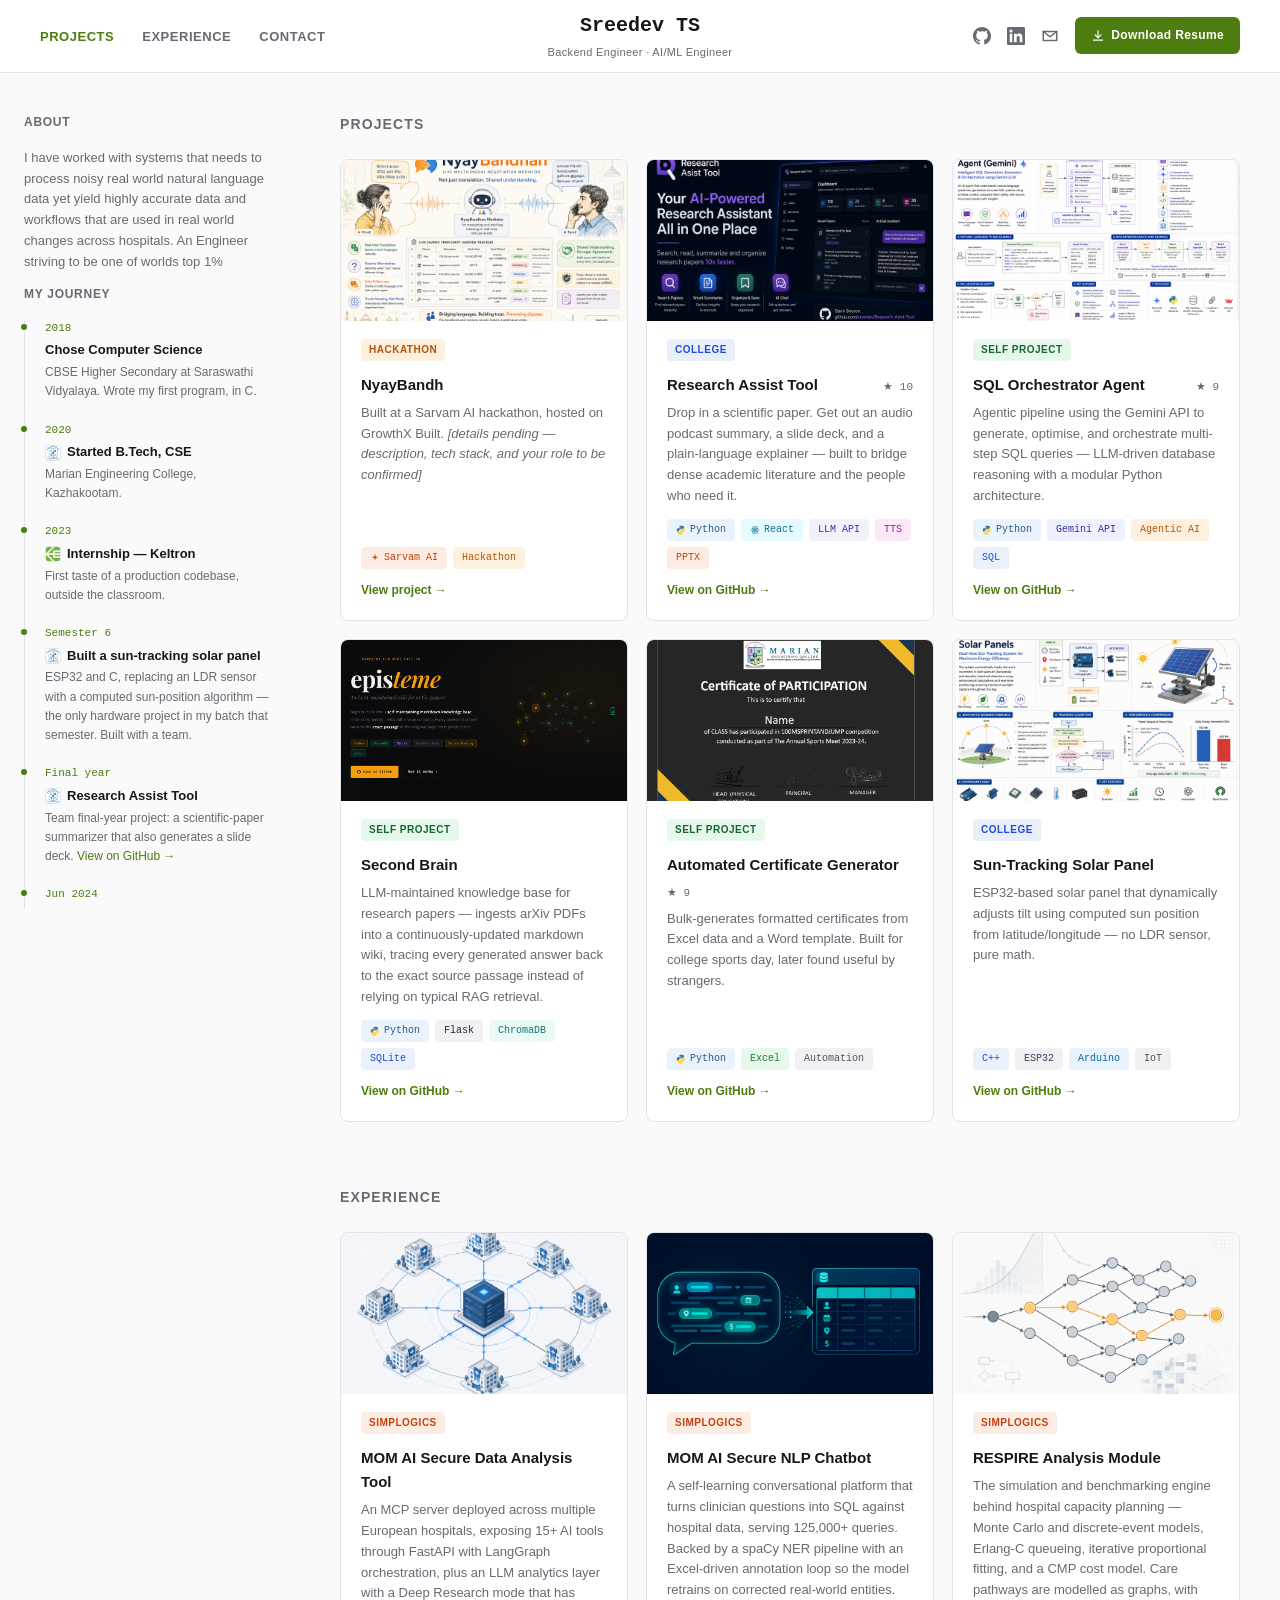
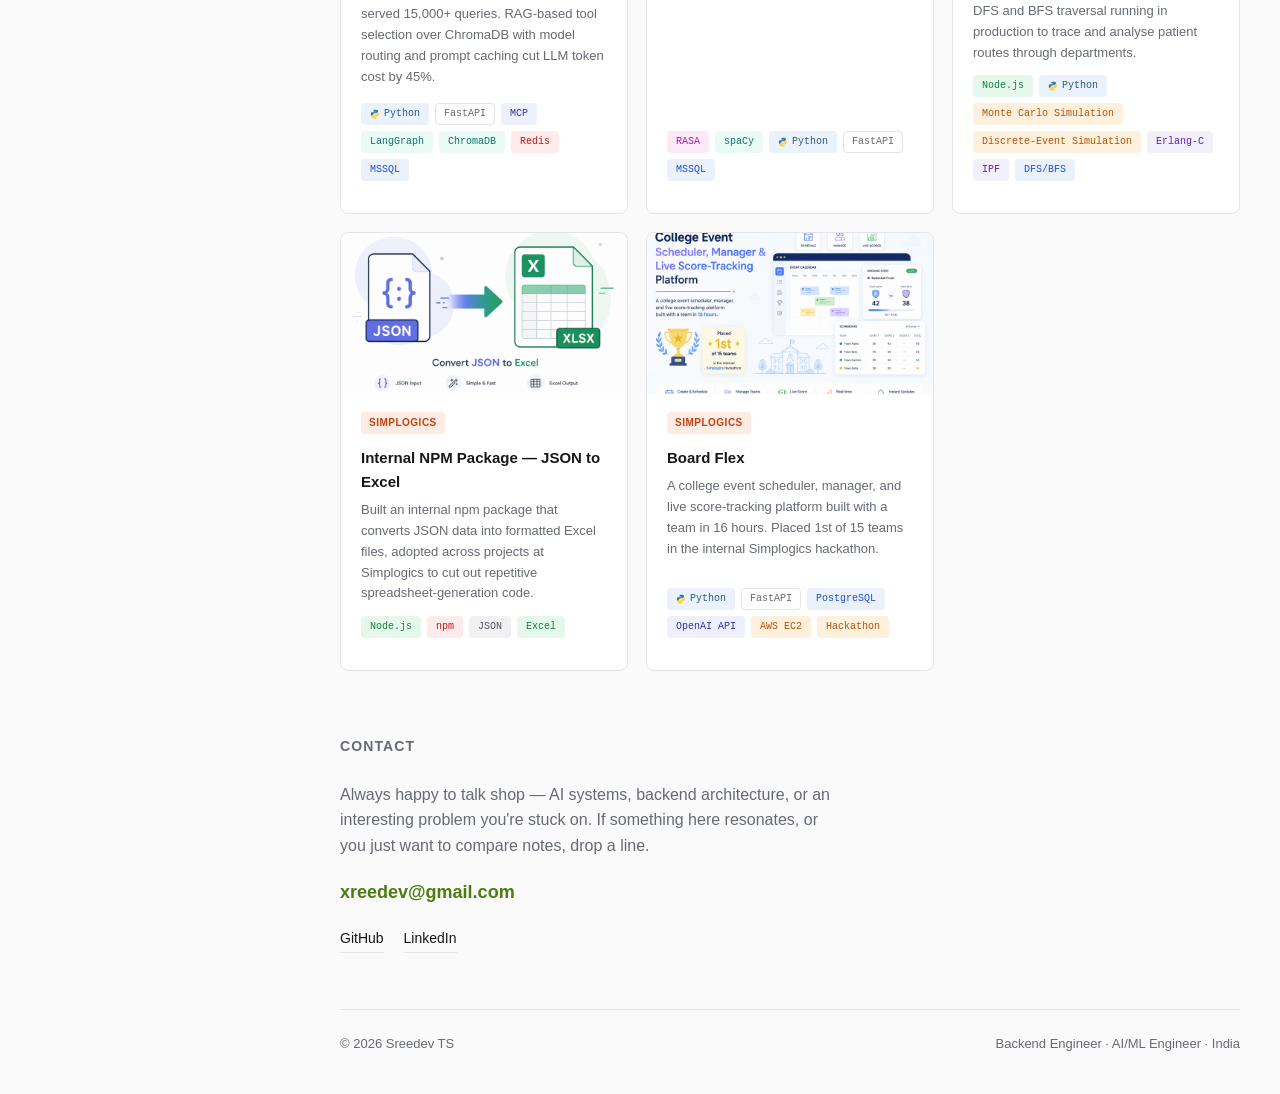
==== index.html @ 31063a57 "changes" ====
<!DOCTYPE html>
<html lang="en">
<head>
<meta charset="UTF-8">
<meta name="viewport" content="width=device-width, initial-scale=1.0">
<title>Sreedev TS — Backend Engineer · AI/ML Engineer</title>
<style>
*,*::before,*::after{box-sizing:border-box;margin:0;padding:0}
:root{
  --bg:#fafafa;
  --surface:#ffffff;
  --text:#16171a;
  --muted:#666a72;
  --border:#e4e4e8;
  --accent:#4d7c0f;
  --accent-soft:#eef6dc;
  --header-h:64px;
  --font:-apple-system,BlinkMacSystemFont,"Segoe UI",Inter,Roboto,Helvetica,Arial,sans-serif;
  --mono:ui-monospace,SFMono-Regular,"SF Mono",Menlo,Consolas,monospace;
}
html{scroll-behavior:smooth}
body{background:var(--bg);color:var(--text);font-family:var(--font);line-height:1.6;font-size:16px}
a{color:inherit}

/* HEADER */
.site-header{position:sticky;top:0;z-index:20;background:var(--surface);border-bottom:1px solid var(--border)}
.header-inner{max-width:1440px;margin:0 auto;min-height:var(--header-h);display:grid;grid-template-columns:1fr auto 1fr;align-items:center;gap:24px;padding:10px 40px}
.brand-wrap{justify-self:center;text-align:center}
.brand{font-family:var(--mono);font-weight:800;font-size:20px;text-decoration:none;color:var(--text)}
.brand-role{font-size:11px;color:var(--muted);letter-spacing:.03em;margin-top:2px}
.main-nav{justify-self:start}
.main-nav ul{list-style:none;display:flex;gap:28px}
.main-nav a{text-decoration:none;color:var(--muted);font-size:13px;font-weight:600;letter-spacing:.04em;text-transform:uppercase;transition:color .15s}
.main-nav a:hover{color:var(--text)}
.main-nav a.active{color:var(--accent)}
.header-actions{justify-self:end;display:flex;align-items:center;gap:16px}
.icon-link{color:var(--muted);display:inline-flex;padding:6px;margin:-6px;transition:color .15s}
.icon-link:hover{color:var(--accent)}
.icon-link svg{width:18px;height:18px}
.btn-resume{flex-shrink:0;display:inline-flex;align-items:center;gap:6px;font-size:12px;font-weight:600;letter-spacing:.03em;text-decoration:none;color:#fff;background:var(--accent);padding:9px 16px;border-radius:6px;transition:opacity .15s;white-space:nowrap}
.btn-resume:hover{opacity:.85}
.btn-resume svg{width:14px;height:14px;flex-shrink:0}

/* LAYOUT */
.layout{display:flex;max-width:1440px;margin:0 auto;align-items:flex-start}
.sidebar{width:300px;flex-shrink:0;position:sticky;top:var(--header-h);max-height:calc(100vh - var(--header-h));overflow-y:auto;padding:40px 28px 40px 24px;scrollbar-width:thin}
.content{flex:1;min-width:0;padding:40px 40px 40px}

/* SIDEBAR */
.about-sub{color:var(--muted);font-size:12px;text-transform:uppercase;letter-spacing:.06em;font-weight:600;margin-bottom:16px}
.sidebar .bio p{color:var(--muted);font-size:13px;max-width:42ch;margin-bottom:12px}
.sidebar .bio strong{color:var(--text);font-weight:600}

/* ROADMAP */
.roadmap{position:relative;margin-top:8px;margin-bottom:8px;padding-left:20px;border-left:1px solid var(--border)}
.road-item{position:relative;padding-bottom:20px}
.road-item:last-child{padding-bottom:0}
.road-item::before{content:'';position:absolute;left:-24.5px;top:4px;width:6px;height:6px;border-radius:50%;background:var(--accent)}
.road-date{font-family:var(--mono);font-size:11px;color:var(--accent);margin-bottom:3px}
.road-title{font-weight:600;font-size:13px;margin-bottom:2px;display:flex;align-items:center;gap:6px}
.road-logo{width:16px;height:16px;border-radius:3px;object-fit:contain;background:#fff;border:1px solid var(--border);flex-shrink:0}
.road-desc{color:var(--muted);font-size:12px;max-width:42ch}
.road-desc a{color:var(--accent);text-decoration:none}
.road-desc a:hover{text-decoration:underline}
.road-title a{color:inherit;text-decoration:none}
.road-title a:hover{color:var(--accent);text-decoration:underline}

/* CONTENT SECTIONS */
section{padding-bottom:64px;scroll-margin-top:calc(var(--header-h) + 16px)}
section:last-of-type{padding-bottom:0}
h2{font-size:14px;letter-spacing:.08em;text-transform:uppercase;color:var(--muted);margin-bottom:24px;font-weight:600}

/* PROJECTS */
.proj-grid{display:grid;grid-template-columns:repeat(auto-fill,minmax(260px,1fr));gap:18px;margin-top:8px}
.proj{background:var(--surface);border:1px solid var(--border);border-radius:8px;padding:0;display:flex;flex-direction:column;overflow:hidden;scroll-margin-top:calc(var(--header-h) + 16px)}
.proj-img{width:100%;aspect-ratio:16/9;object-fit:cover;display:block;background:var(--accent-soft)}
.proj-body{padding:18px 20px 20px;display:flex;flex-direction:column;flex:1}
.proj-cat{align-self:flex-start;font-size:10px;font-weight:700;text-transform:uppercase;letter-spacing:.05em;border-radius:4px;padding:3px 8px;margin-bottom:12px}
.proj-cat.cat-self{color:#166534;background:#e6f7ec}
.proj-cat.cat-college{color:#1d4ed8;background:#e9eefb}
.proj-cat.cat-hackathon{color:#b45309;background:#fdf0dc}
.proj-cat.cat-simplogics{color:#c2410c;background:#fdece3}
.proj-head{display:flex;justify-content:space-between;align-items:baseline;gap:8px;flex-wrap:wrap;margin-bottom:6px}
.proj-title{font-size:15px;font-weight:600}
.proj-stars{font-size:11px;color:var(--muted);font-family:var(--mono)}
.proj p{color:var(--muted);font-size:13px;margin-bottom:12px;flex:1}
.proj-tags{display:flex;flex-wrap:wrap;gap:6px;margin-bottom:12px}
.proj-tag{display:inline-flex;align-items:center;gap:4px;font-size:10px;color:var(--muted);border:1px solid var(--border);border-radius:4px;padding:2px 8px;font-family:var(--mono)}
.proj-tag svg{width:10px;height:10px;flex-shrink:0}
.proj a.proj-link{font-size:12px;text-decoration:none;color:var(--accent);font-weight:600;margin-top:auto}
.proj a.proj-link:hover{text-decoration:underline}

/* CONTACT */
#contact p{color:var(--muted);max-width:56ch;margin-bottom:20px}
#contact .email{font-size:18px;text-decoration:none;color:var(--accent);font-weight:600}
#contact .email:hover{text-decoration:underline}
.links{display:flex;gap:20px;flex-wrap:wrap;font-size:14px}
.links a{text-decoration:none;border-bottom:1px solid var(--border);padding-bottom:2px}
.links a:hover{border-color:var(--accent);color:var(--accent)}

footer{border-top:1px solid var(--border);padding-top:24px;margin-top:56px;font-size:13px;color:var(--muted);display:flex;justify-content:space-between;flex-wrap:wrap;gap:8px}

@media(max-width:900px){
  .layout{flex-direction:column}
  .sidebar{position:static;width:100%;max-height:none;overflow-y:visible;padding:32px 24px 24px;border-bottom:1px solid var(--border)}
  .content{padding:32px 24px}
  .proj-grid{grid-template-columns:repeat(auto-fill,minmax(240px,1fr))}
}
@media(max-width:640px){
  .header-inner{
    grid-template-columns:1fr 1fr;
    grid-template-areas:"brand brand" "nav actions";
    row-gap:10px;
    padding:10px 16px;
  }
  .brand-wrap{grid-area:brand}
  .brand{font-size:17px}
  .brand-role{font-size:10px}
  .main-nav{grid-area:nav;justify-self:start;min-width:0;overflow-x:auto;-webkit-overflow-scrolling:touch;scrollbar-width:none}
  .main-nav::-webkit-scrollbar{display:none}
  .main-nav ul{gap:16px;padding-right:8px}
  .main-nav a{font-size:11px;white-space:nowrap}
  .header-actions{grid-area:actions;justify-self:end;gap:10px}
  .icon-link svg{width:17px;height:17px}
  .btn-resume{padding:8px 12px;font-size:11px}
  section{padding-bottom:48px}
  h2{margin-bottom:18px}
  .proj-grid{grid-template-columns:1fr;gap:14px}
  .proj-body{padding:16px}
  .sidebar{padding:24px 20px 20px}
  .content{padding:24px 20px}
  section,.proj{scroll-margin-top:130px}
}
@media(max-width:400px){
  .header-inner{padding:10px 12px}
  .brand{font-size:16px}
  .resume-label{display:none}
  .btn-resume{padding:9px 10px}
  .btn-resume svg{width:15px;height:15px}
  .header-actions{gap:8px}
  .icon-link{padding:5px;margin:-5px}
  .icon-link svg{width:16px;height:16px}
  .proj-tags{gap:5px}
  .proj-tag{font-size:9px;padding:2px 6px}
}
</style>
</head>
<body>

<header class="site-header">
  <div class="header-inner">
    <nav class="main-nav">
      <ul>
        <li><a href="#projects">Projects</a></li>
        <li><a href="#experience">Experience</a></li>
        <li><a href="#contact">Contact</a></li>
      </ul>
    </nav>
    <div class="brand-wrap">
      <a href="#" class="brand">Sreedev TS</a>
      <div class="brand-role">Backend Engineer · AI/ML Engineer</div>
    </div>
    <div class="header-actions">
      <a href="https://github.com/xreedev" target="_blank" class="icon-link" aria-label="GitHub">
        <svg viewBox="0 0 24 24" fill="currentColor"><path d="M12 0C5.374 0 0 5.373 0 12c0 5.302 3.438 9.8 8.207 11.387.599.111.793-.261.793-.577v-2.234c-3.338.726-4.033-1.416-4.033-1.416-.546-1.387-1.333-1.756-1.333-1.756-1.089-.745.083-.729.083-.729 1.205.084 1.839 1.237 1.839 1.237 1.07 1.834 2.807 1.304 3.492.997.107-.775.418-1.305.762-1.604-2.665-.305-5.467-1.334-5.467-5.931 0-1.311.469-2.381 1.236-3.221-.124-.303-.535-1.524.117-3.176 0 0 1.008-.322 3.301 1.23A11.509 11.509 0 0112 5.803c1.02.005 2.047.138 3.006.404 2.291-1.552 3.297-1.23 3.297-1.23.653 1.653.242 2.874.118 3.176.77.84 1.235 1.911 1.235 3.221 0 4.609-2.807 5.624-5.479 5.921.43.372.823 1.102.823 2.222v3.293c0 .319.192.694.801.576C20.566 21.797 24 17.3 24 12c0-6.627-5.373-12-12-12z"/></svg>
      </a>
      <a href="https://linkedin.com/in/sreedevts" target="_blank" class="icon-link" aria-label="LinkedIn">
        <svg viewBox="0 0 24 24" fill="currentColor"><path d="M20.447 20.452h-3.554v-5.569c0-1.328-.027-3.037-1.852-3.037-1.853 0-2.136 1.445-2.136 2.939v5.667H9.351V9h3.414v1.561h.046c.477-.9 1.637-1.85 3.37-1.85 3.601 0 4.267 2.37 4.267 5.455v6.286zM5.337 7.433a2.062 2.062 0 01-2.063-2.065 2.064 2.064 0 112.063 2.065zm1.782 13.019H3.555V9h3.564v11.452zM22.225 0H1.771C.792 0 0 .774 0 1.729v20.542C0 23.227.792 24 1.771 24h20.451C23.2 24 24 23.227 24 22.271V1.729C24 .774 23.2 0 22.222 0h.003z"/></svg>
      </a>
      <a href="mailto:xreedev@gmail.com" class="icon-link" aria-label="Email">
        <svg viewBox="0 0 24 24" fill="none" stroke="currentColor" stroke-width="2" stroke-linecap="round" stroke-linejoin="round"><path d="M4 4h16v16H4z" fill="none" stroke="none"/><path d="M3 6h18v12H3z"/><path d="M3 6l9 7 9-7"/></svg>
      </a>
      <a href="images/assets/sreedev_ts_resume.pdf" download class="btn-resume">
        <svg viewBox="0 0 24 24" fill="none" stroke="currentColor" stroke-width="2" stroke-linecap="round" stroke-linejoin="round"><path d="M12 3v12"/><path d="M7 10l5 5 5-5"/><path d="M4 19h16"/></svg>
        <span class="resume-label">Download Resume</span>
      </a>
    </div>
  </div>
</header>

<div class="layout">
  <aside class="sidebar">
    <div class="about-sub">About</div>
    <div class="bio">
      <p> I have worked with systems that needs to process noisy real world natural language data yet yield highly accurate data and workflows that are used in real world changes across hospitals. An Engineer striving to be one of worlds top 1%</p>
    </div>

    <div class="about-sub">My journey</div>
    <div class="roadmap">
      <div class="road-item">
        <div class="road-date">2018</div>
        <div class="road-title">Chose Computer Science</div>
        <div class="road-desc">CBSE Higher Secondary at Saraswathi Vidyalaya. Wrote my first program, in C.</div>
      </div>
      <div class="road-item">
        <div class="road-date">2020</div>
        <div class="road-title"><img class="road-logo" src="images/logos/marian_emblem.png" alt="">Started B.Tech, CSE</div>
        <div class="road-desc">Marian Engineering College, Kazhakootam.</div>
      </div>
      <div class="road-item">
        <div class="road-date">2023</div>
        <div class="road-title"><img class="road-logo" src="images/logos/keltron-favicon.png" alt="">Internship — Keltron</div>
        <div class="road-desc">First taste of a production codebase, outside the classroom.</div>
      </div>
      <div class="road-item">
        <div class="road-date">Semester 6</div>
        <div class="road-title"><img class="road-logo" src="images/logos/marian_emblem.png" alt=""><a href="#proj-solar">Built a sun-tracking solar panel</a></div>
        <div class="road-desc">ESP32 and C, replacing an LDR sensor with a computed sun-position algorithm — the only hardware project in my batch that semester. Built with a team.</div>
      </div>
      <div class="road-item">
        <div class="road-date">Final year</div>
        <div class="road-title"><img class="road-logo" src="images/logos/marian_emblem.png" alt=""><a href="#proj-research">Research Assist Tool</a></div>
        <div class="road-desc">Team final-year project: a scientific-paper summarizer that also generates a slide deck. <a href="https://github.com/xreedev/Research-Asist-Tool" target="_blank">View on GitHub →</a></div>
      </div>
      <div class="road-item">
        <div class="road-date">Jun 2024</div>
        <div class="road-title"><img class="road-logo" src="images/logos/simplogics.png" alt="">Joined Simplogics full-time</div>
        <div class="road-desc">Built an <a href="#exp-npm">internal npm package</a> for JSON-to-Excel conversion, then won an internal hackathon building <a href="#exp-boardflex">Board Flex</a>, a gamified platform for co-curricular activities.</div>
      </div>
      <div class="road-item">
        <div class="road-date">Late 2024</div>
        <div class="road-title"><img class="road-logo" src="images/logos/simplogics.png" alt=""><a href="#exp-respire">Started the AI module</a></div>
        <div class="road-desc">Applied tree structures — BST, BFS, DFS — and a Monte Carlo simulation for bottleneck detection to real production problems, before eventually taking ownership of the AI module with direct client communication.</div>
      </div>
      <div class="road-item">
        <div class="road-date">2025</div>
        <div class="road-title"><img class="road-logo" src="images/logos/simplogics.png" alt=""><a href="#exp-nlp-chatbot">Built the NER module</a></div>
        <div class="road-desc">spaCy, PyTorch, and RASA, with a self-learning harness for training data and lexicon normalization — architected across 30+ pipeline components.</div>
      </div>
      <div class="road-item">
        <div class="road-date">2025</div>
        <div class="road-title"><img class="road-logo" src="images/logos/simplogics.png" alt=""><a href="#exp-mom-data">Built an MCP server</a></div>
        <div class="road-desc">Connected a dashboard API to tool calls, running in production.</div>
      </div>
      <div class="road-item">
        <div class="road-date">2025 — Present</div>
        <div class="road-title"><img class="road-logo" src="images/logos/simplogics.png" alt="">Infra and evaluation</div>
        <div class="road-desc">Set up Jenkins and Grafana, and built a custom evaluation benchmark for the NER module, the MCP server, and the AI module as a whole.</div>
      </div>
    </div>

  </aside>

  <main class="content">

    <section id="projects">
      <h2>Projects</h2>

      <div class="proj-grid">
        <div class="proj">
          <img class="proj-img" src="images/nyaybandh.png" alt="NyayBandh preview" loading="lazy">
          <div class="proj-body">
            <span class="proj-cat cat-hackathon">Hackathon</span>
            <div class="proj-head">
              <span class="proj-title">NyayBandh</span>
            </div>
            <p>Built at a Sarvam AI hackathon, hosted on GrowthX Built. <em>[details pending — description, tech stack, and your role to be confirmed]</em></p>
            <div class="proj-tags">
              <span class="proj-tag">Sarvam AI</span><span class="proj-tag">Hackathon</span>
            </div>
            <a href="https://built.growthx.club/projects/nyaybandh" target="_blank" class="proj-link">View project →</a>
          </div>
        </div>

        <div class="proj" id="proj-research">
          <img class="proj-img" src="images/research%20assist%20tool.png" alt="Research Assist Tool preview" loading="lazy">
          <div class="proj-body">
            <span class="proj-cat cat-college">College</span>
            <div class="proj-head">
              <span class="proj-title">Research Assist Tool</span>
              <span class="proj-stars">★ 10</span>
            </div>
            <p>Drop in a scientific paper. Get out an audio podcast summary, a slide deck, and a plain-language explainer — built to bridge dense academic literature and the people who need it.</p>
            <div class="proj-tags">
              <span class="proj-tag">Python</span><span class="proj-tag">React</span><span class="proj-tag">LLM API</span><span class="proj-tag">TTS</span><span class="proj-tag">PPTX</span>
            </div>
            <a href="https://github.com/xreedev/Research-Asist-Tool" target="_blank" class="proj-link">View on GitHub →</a>
          </div>
        </div>

        <div class="proj">
          <img class="proj-img" src="images/sql_orchetsrate.png" alt="SQL Orchestrator Agent preview" loading="lazy">
          <div class="proj-body">
            <span class="proj-cat cat-self">Self Project</span>
            <div class="proj-head">
              <span class="proj-title">SQL Orchestrator Agent</span>
              <span class="proj-stars">★ 9</span>
            </div>
            <p>Agentic pipeline using the Gemini API to generate, optimise, and orchestrate multi-step SQL queries — LLM-driven database reasoning with a modular Python architecture.</p>
            <div class="proj-tags">
              <span class="proj-tag">Python</span><span class="proj-tag">Gemini API</span><span class="proj-tag">Agentic AI</span><span class="proj-tag">SQL</span>
            </div>
            <a href="https://github.com/xreedev/SQL-Orchestrator-Agent-Gemini" target="_blank" class="proj-link">View on GitHub →</a>
          </div>
        </div>

        <div class="proj">
          <img class="proj-img" src="images/second%20brain.png" alt="Second Brain preview" loading="lazy">
          <div class="proj-body">
            <span class="proj-cat cat-self">Self Project</span>
            <div class="proj-head">
              <span class="proj-title">Second Brain</span>
            </div>
            <p>LLM-maintained knowledge base for research papers — ingests arXiv PDFs into a continuously-updated markdown wiki, tracing every generated answer back to the exact source passage instead of relying on typical RAG retrieval.</p>
            <div class="proj-tags">
              <span class="proj-tag">Python</span><span class="proj-tag">Flask</span><span class="proj-tag">ChromaDB</span><span class="proj-tag">SQLite</span>
            </div>
            <a href="https://github.com/xreedev/Second-Brain" target="_blank" class="proj-link">View on GitHub →</a>
          </div>
        </div>

        <div class="proj">
          <img class="proj-img" src="images/certificate_generator.png" alt="Automated Certificate Generator preview" loading="lazy">
          <div class="proj-body">
            <span class="proj-cat cat-self">Self Project</span>
            <div class="proj-head">
              <span class="proj-title">Automated Certificate Generator</span>
              <span class="proj-stars">★ 9</span>
            </div>
            <p>Bulk-generates formatted certificates from Excel data and a Word template. Built for college sports day, later found useful by strangers.</p>
            <div class="proj-tags">
              <span class="proj-tag">Python</span><span class="proj-tag">Excel</span><span class="proj-tag">Automation</span>
            </div>
            <a href="https://github.com/xreedev/Automated-Certificate-Generator" target="_blank" class="proj-link">View on GitHub →</a>
          </div>
        </div>

        <div class="proj" id="proj-solar">
          <img class="proj-img" src="images/sun_tracking_solar_panel.png" alt="Sun-Tracking Solar Panel preview" loading="lazy">
          <div class="proj-body">
            <span class="proj-cat cat-college">College</span>
            <div class="proj-head">
              <span class="proj-title">Sun-Tracking Solar Panel</span>
            </div>
            <p>ESP32-based solar panel that dynamically adjusts tilt using computed sun position from latitude/longitude — no LDR sensor, pure math.</p>
            <div class="proj-tags">
              <span class="proj-tag">C++</span><span class="proj-tag">ESP32</span><span class="proj-tag">Arduino</span><span class="proj-tag">IoT</span>
            </div>
            <a href="https://github.com/xreedev/Automated-Solar-Panel" target="_blank" class="proj-link">View on GitHub →</a>
          </div>
        </div>
      </div>
    </section>

    <section id="experience">
      <h2>Experience</h2>

      <div class="proj-grid">
        <div class="proj" id="exp-mom-data">
          <img class="proj-img" src="images/ismoetric%20network%20hub.png" alt="MOM AI Secure Data Analysis Tool preview" loading="lazy">
          <div class="proj-body">
            <span class="proj-cat cat-simplogics">Simplogics</span>
            <div class="proj-head">
              <span class="proj-title">MOM AI Secure Data Analysis Tool</span>
            </div>
            <p>An MCP server deployed across multiple European hospitals, exposing 15+ AI tools through FastAPI with LangGraph orchestration, plus an LLM analytics layer with a Deep Research mode that has served 15,000+ queries. RAG-based tool selection over ChromaDB with model routing and prompt caching cut LLM token cost by 45%.</p>
            <div class="proj-tags">
              <span class="proj-tag">Python</span><span class="proj-tag">FastAPI</span><span class="proj-tag">MCP</span><span class="proj-tag">LangGraph</span><span class="proj-tag">ChromaDB</span><span class="proj-tag">Redis</span><span class="proj-tag">MSSQL</span>
            </div>
          </div>
        </div>

        <div class="proj" id="exp-nlp-chatbot">
          <img class="proj-img" src="images/from%20chat%20to%20strcutred.png" alt="MOM AI Secure NLP Chatbot preview" loading="lazy">
          <div class="proj-body">
            <span class="proj-cat cat-simplogics">Simplogics</span>
            <div class="proj-head">
              <span class="proj-title">MOM AI Secure NLP Chatbot</span>
            </div>
            <p>A self-learning conversational platform that turns clinician questions into SQL against hospital data, serving 125,000+ queries. Backed by a spaCy NER pipeline with an Excel-driven annotation loop so the model retrains on corrected real-world entities.</p>
            <div class="proj-tags">
              <span class="proj-tag">RASA</span><span class="proj-tag">spaCy</span><span class="proj-tag">Python</span><span class="proj-tag">FastAPI</span><span class="proj-tag">MSSQL</span>
            </div>
          </div>
        </div>

        <div class="proj" id="exp-respire">
          <img class="proj-img" src="images/probablisitic%20nertwrk%20path.png" alt="RESPIRE Analysis Module preview" loading="lazy">
          <div class="proj-body">
            <span class="proj-cat cat-simplogics">Simplogics</span>
            <div class="proj-head">
              <span class="proj-title">RESPIRE Analysis Module</span>
            </div>
            <p>The simulation and benchmarking engine behind hospital capacity planning — Monte Carlo and discrete-event models, Erlang-C queueing, iterative proportional fitting, and a CMP cost model. Care pathways are modelled as graphs, with DFS and BFS traversal running in production to trace and analyse patient routes through departments.</p>
            <div class="proj-tags">
              <span class="proj-tag">Node.js</span><span class="proj-tag">Python</span><span class="proj-tag">Monte Carlo Simulation</span><span class="proj-tag">Discrete-Event Simulation</span><span class="proj-tag">Erlang-C</span><span class="proj-tag">IPF</span><span class="proj-tag">DFS/BFS</span>
            </div>
          </div>
        </div>

        <div class="proj" id="exp-npm">
          <img class="proj-img" src="images/internal_npm_package.png" alt="Internal NPM Package preview" loading="lazy">
          <div class="proj-body">
            <span class="proj-cat cat-simplogics">Simplogics</span>
            <div class="proj-head">
              <span class="proj-title">Internal NPM Package — JSON to Excel</span>
            </div>
            <p>Built an internal npm package that converts JSON data into formatted Excel files, adopted across projects at Simplogics to cut out repetitive spreadsheet-generation code.</p>
            <div class="proj-tags">
              <span class="proj-tag">Node.js</span><span class="proj-tag">npm</span><span class="proj-tag">JSON</span><span class="proj-tag">Excel</span>
            </div>
          </div>
        </div>

        <div class="proj" id="exp-boardflex">
          <img class="proj-img" src="images/boardflex.png" alt="Board Flex preview" loading="lazy">
          <div class="proj-body">
            <span class="proj-cat cat-simplogics">Simplogics</span>
            <div class="proj-head">
              <span class="proj-title">Board Flex</span>
            </div>
            <p>A college event scheduler, manager, and live score-tracking platform built with a team in 16 hours. Placed 1st of 15 teams in the internal Simplogics hackathon.</p>
            <div class="proj-tags">
              <span class="proj-tag">Python</span><span class="proj-tag">FastAPI</span><span class="proj-tag">PostgreSQL</span><span class="proj-tag">OpenAI API</span><span class="proj-tag">AWS EC2</span><span class="proj-tag">Hackathon</span>
            </div>
          </div>
        </div>
      </div>
    </section>

    <section id="contact">
      <h2>Contact</h2>
      <p>Always happy to talk shop — AI systems, backend architecture, or an interesting problem you're stuck on. If something here resonates, or you just want to compare notes, drop a line.</p>
      <a href="mailto:xreedev@gmail.com" class="email">xreedev@gmail.com</a>
      <div class="links" style="margin-top:20px">
        <a href="https://github.com/xreedev" target="_blank">GitHub</a>
        <a href="https://linkedin.com/in/sreedevts" target="_blank">LinkedIn</a>
      </div>
    </section>

    <footer>
      <p>© 2026 Sreedev TS</p>
      <p>Backend Engineer · AI/ML Engineer · India</p>
    </footer>

  </main>
</div>

<script>
const sections=document.querySelectorAll('main section[id]');
const navLinks=document.querySelectorAll('.main-nav a');
window.addEventListener('scroll',()=>{
  let cur='';
  sections.forEach(s=>{if(window.scrollY>=s.offsetTop-140)cur=s.id});
  navLinks.forEach(a=>{a.classList.toggle('active',a.getAttribute('href')==='#'+cur)});
});

// TAG COLORS + LOGOS
const pythonIcon='<svg viewBox="0 0 32 32" xmlns="http://www.w3.org/2000/svg"><path d="M16 2c-3 0-5.5 1-5.5 4v3h7v1H7c-3 0-4.5 2-4.5 6s1.5 6 4.5 6h2.5v-3c0-3 2.5-5.5 5.5-5.5h6c2.5 0 4.5-2 4.5-4.5V6c0-3-2.5-4-9.5-4z" fill="#3776AB"/><path d="M16 30c3 0 5.5-1 5.5-4v-3h-7v-1h9.5c3 0 4.5-2 4.5-6s-1.5-6-4.5-6h-2.5v3c0 3-2.5 5.5-5.5 5.5h-6c-2.5 0-4.5 2-4.5 4.5v3c0 3 2.5 4 9.5 4z" fill="#FFD43B"/><circle cx="12" cy="7" r="1.1" fill="#fff"/><circle cx="20" cy="25" r="1.1" fill="#fff"/></svg>';
const reactIcon='<svg viewBox="0 0 24 24" fill="none" xmlns="http://www.w3.org/2000/svg"><circle cx="12" cy="12" r="2.2" fill="#0f7490"/><g stroke="#0f7490" stroke-width="1.1" fill="none"><ellipse cx="12" cy="12" rx="10" ry="4.2"/><ellipse cx="12" cy="12" rx="10" ry="4.2" transform="rotate(60 12 12)"/><ellipse cx="12" cy="12" rx="10" ry="4.2" transform="rotate(120 12 12)"/></g></svg>';
const sparkIcon='<svg viewBox="0 0 24 24" fill="#c2410c" xmlns="http://www.w3.org/2000/svg"><path d="M12 2l1.8 6.2L20 10l-6.2 1.8L12 18l-1.8-6.2L4 10l6.2-1.8z"/></svg>';

const tagStyles={
  'Python':{bg:'#eaf2fb',color:'#2b5b84',icon:pythonIcon},
  'React':{bg:'#e6fbff',color:'#0f7490',icon:reactIcon},
  'Sarvam AI':{bg:'#fdece3',color:'#c2410c',icon:sparkIcon},
  'Node.js / Express':{bg:'#e6f7ec',color:'#15803d'},
  'PostgreSQL':{bg:'#eaf1fb',color:'#1d4ed8'},
  'Spring Boot / Java':{bg:'#e9f7ea',color:'#166534'},
  'Docker':{bg:'#e8f3fd',color:'#0369a1'},
  'Git / GitHub':{bg:'#f1f1f3',color:'#24292f'},
  'Jenkins':{bg:'#fdecec',color:'#b91c1c'},
  'Grafana':{bg:'#fdeee0',color:'#c2410c'},
  'REST APIs':{bg:'#f2f0fb',color:'#5b21b6'},
  'RASA':{bg:'#fbeaf5',color:'#a21caf'},
  'NER / NLP Pipelines':{bg:'#eafaf5',color:'#0f766e'},
  'RAG Pipelines':{bg:'#eafaf5',color:'#0f766e'},
  'LLM API Integration':{bg:'#f2f0fb',color:'#5b21b6'},
  'LLM API':{bg:'#f2f0fb',color:'#5b21b6'},
  'Gemini API':{bg:'#eef1fd',color:'#3730a3'},
  'Agentic AI':{bg:'#fdf0dc',color:'#b45309'},
  'SQL':{bg:'#eaf1fb',color:'#1d4ed8'},
  'Flask':{bg:'#f1f1f3',color:'#24292f'},
  'ChromaDB':{bg:'#eafaf5',color:'#0f766e'},
  'SQLite':{bg:'#eaf1fb',color:'#1d4ed8'},
  'Excel':{bg:'#e6f7ec',color:'#15803d'},
  'Automation':{bg:'#f1f1f3',color:'#52525b'},
  'C++':{bg:'#eaf1fb',color:'#1d4ed8'},
  'ESP32':{bg:'#f1f1f3',color:'#334155'},
  'Arduino':{bg:'#e8f3fd',color:'#0369a1'},
  'IoT':{bg:'#f1f1f3',color:'#52525b'},
  'TTS':{bg:'#fbeaf5',color:'#a21caf'},
  'PPTX':{bg:'#fdece3',color:'#c2410c'},
  'Hackathon':{bg:'#fdf0dc',color:'#b45309'},
  'Embeddings':{bg:'#eafaf5',color:'#0f766e'},
  'MCP':{bg:'#eef1fd',color:'#3730a3'},
  'LangGraph':{bg:'#eafaf5',color:'#0f766e'},
  'Redis':{bg:'#fdeceb',color:'#b91c1c'},
  'MSSQL':{bg:'#eaf1fb',color:'#1d4ed8'},
  'spaCy':{bg:'#eafaf5',color:'#0f766e'},
  'Node.js':{bg:'#e6f7ec',color:'#15803d'},
  'Monte Carlo Simulation':{bg:'#fdf0dc',color:'#b45309'},
  'Discrete-Event Simulation':{bg:'#fdf0dc',color:'#b45309'},
  'Erlang-C':{bg:'#f2f0fb',color:'#5b21b6'},
  'IPF':{bg:'#f2f0fb',color:'#5b21b6'},
  'DFS/BFS':{bg:'#eaf1fb',color:'#1d4ed8'},
  'OpenAI API':{bg:'#eef1fd',color:'#3730a3'},
  'AWS EC2':{bg:'#fdf0dc',color:'#b45309'},
  'npm':{bg:'#fdeceb',color:'#b91c1c'},
  'JSON':{bg:'#f1f1f3',color:'#52525b'}
};

document.querySelectorAll('.proj-tag').forEach(el=>{
  const style=tagStyles[el.textContent.trim()];
  if(!style)return;
  el.style.background=style.bg;
  el.style.color=style.color;
  el.style.borderColor='transparent';
  if(style.icon)el.insertAdjacentHTML('afterbegin',style.icon);
});
</script>
</body>
</html>
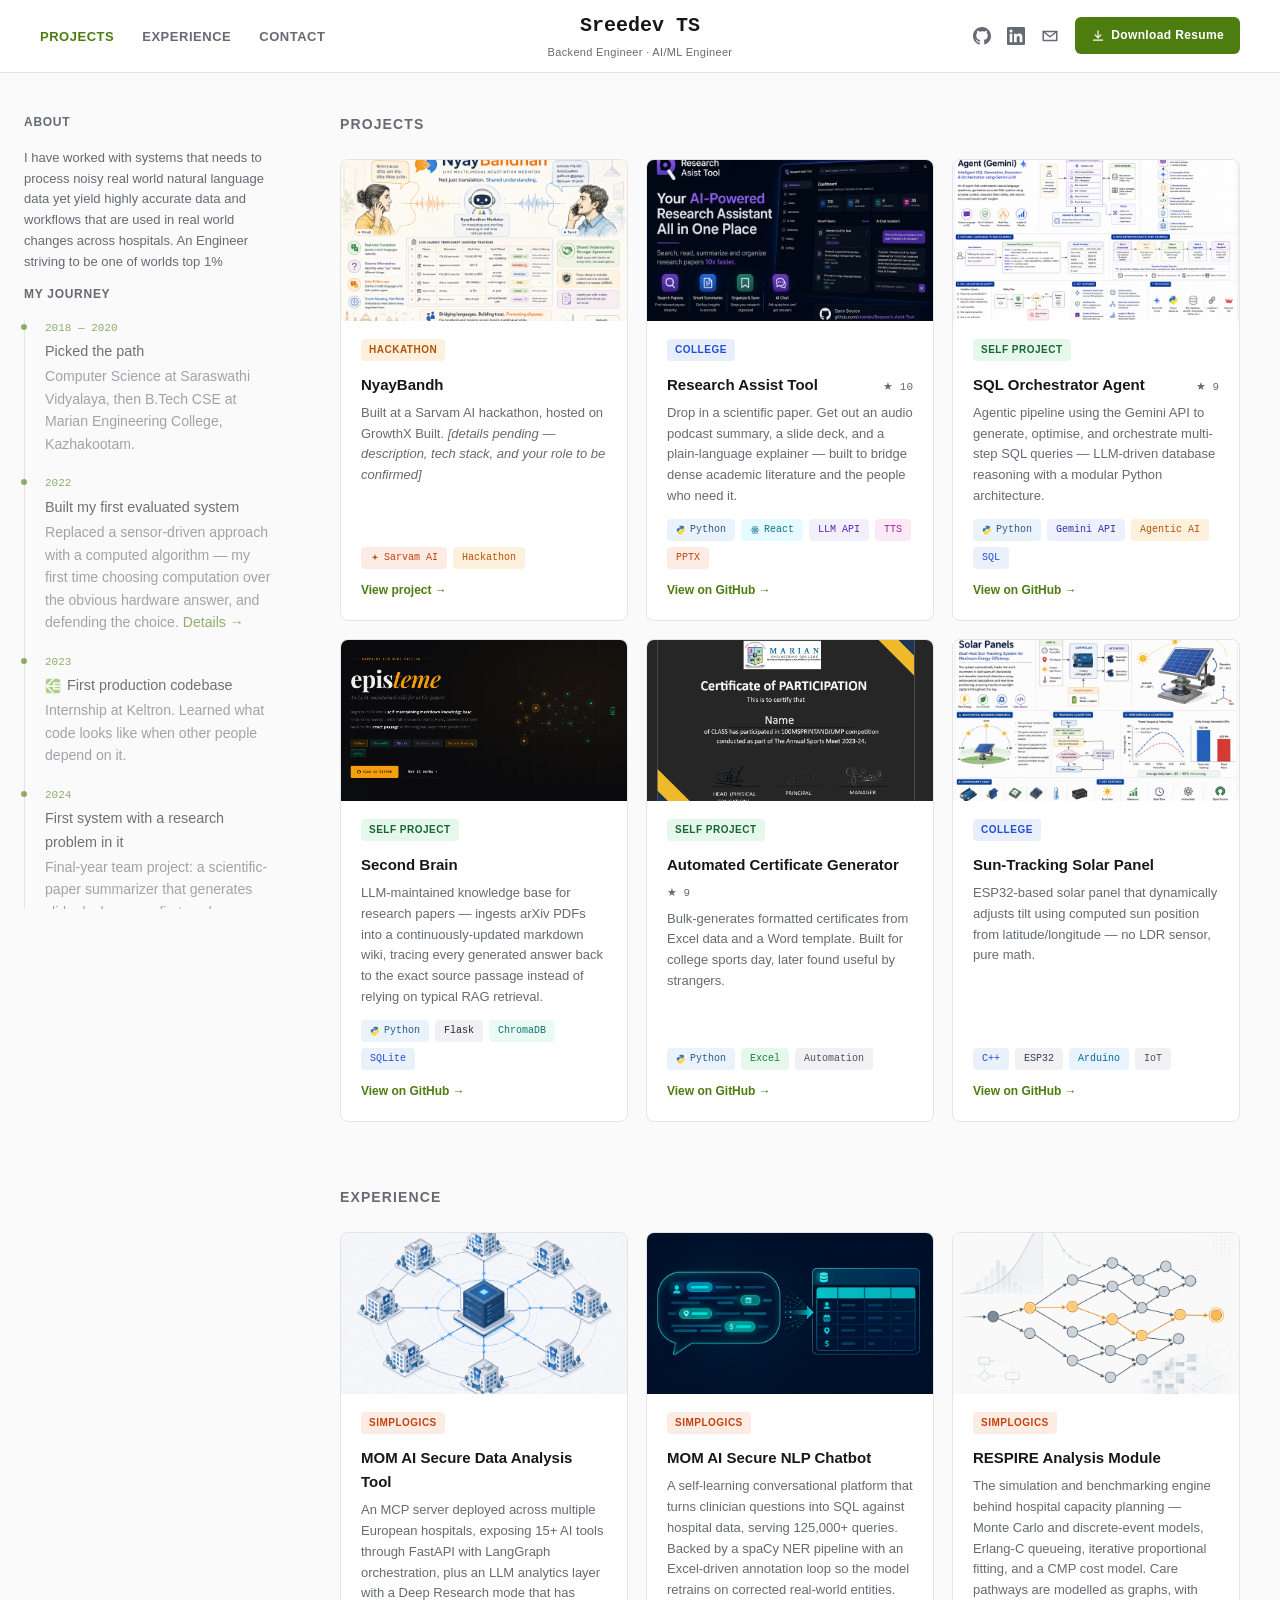
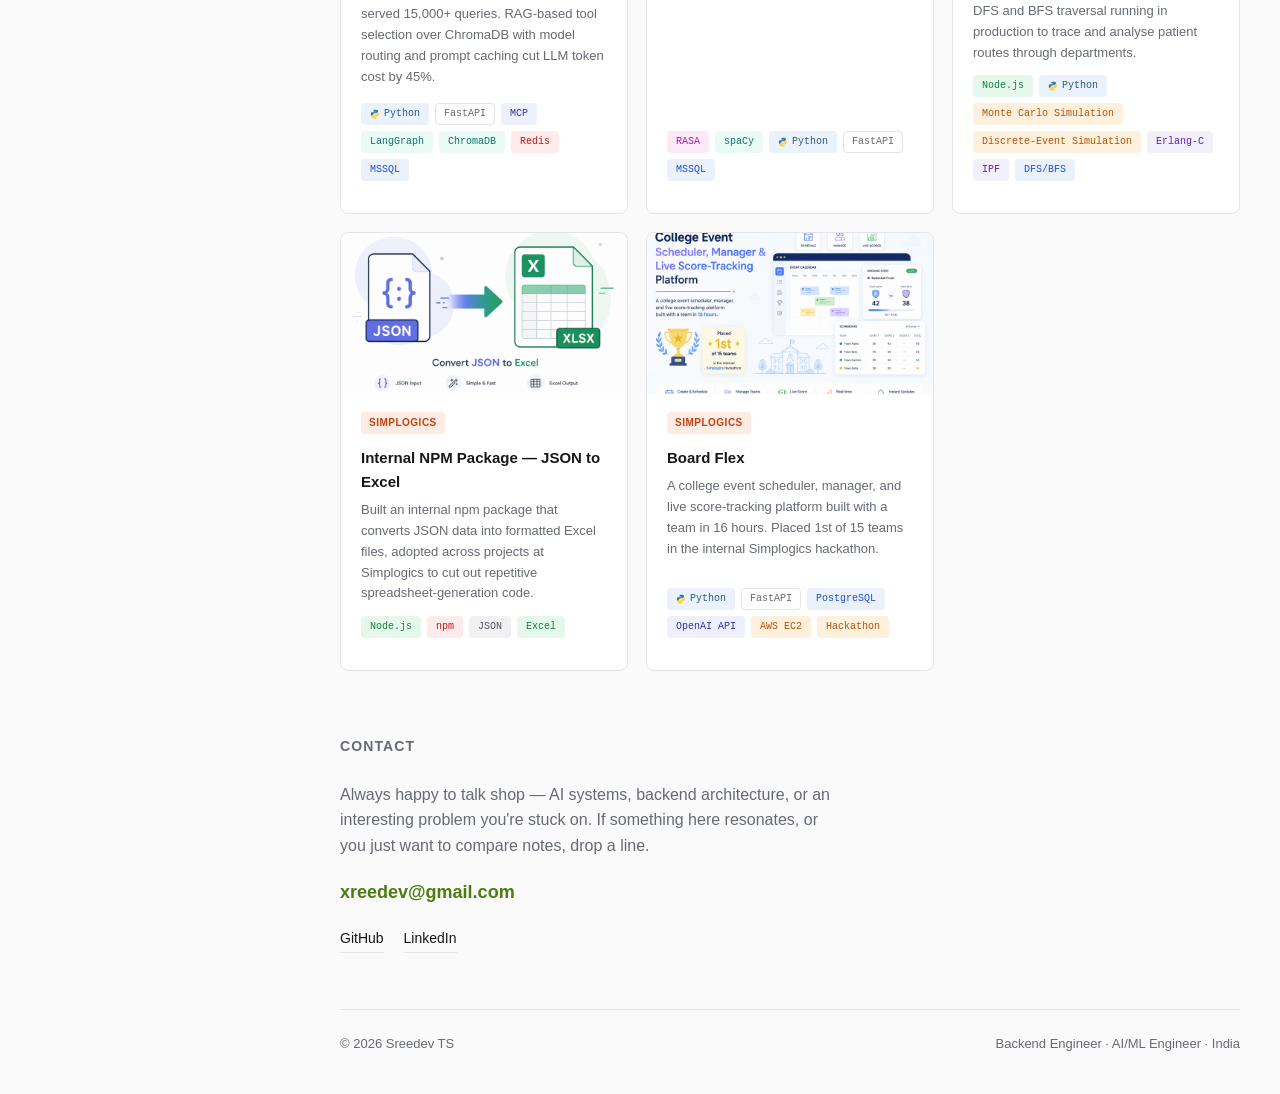
==== commit 84c038e3: "changes" ====
--- a/index.html
+++ b/index.html
@@ -40,6 +40,12 @@
 .btn-resume{flex-shrink:0;display:inline-flex;align-items:center;gap:6px;font-size:12px;font-weight:600;letter-spacing:.03em;text-decoration:none;color:#fff;background:var(--accent);padding:9px 16px;border-radius:6px;transition:opacity .15s;white-space:nowrap}
 .btn-resume:hover{opacity:.85}
 .btn-resume svg{width:14px;height:14px;flex-shrink:0}
+.nav-toggle{display:none;background:none;border:none;padding:8px;margin:-8px;color:var(--text);cursor:pointer}
+.nav-toggle svg{width:22px;height:22px;display:block}
+.nav-toggle .icon-close{display:none}
+.nav-toggle.open .icon-menu{display:none}
+.nav-toggle.open .icon-close{display:block}
+.mobile-menu{display:none}
 
 /* LAYOUT */
 .layout{display:flex;max-width:1440px;margin:0 auto;align-items:flex-start}
@@ -64,6 +70,11 @@
 .road-desc a:hover{text-decoration:underline}
 .road-title a{color:inherit;text-decoration:none}
 .road-title a:hover{color:var(--accent);text-decoration:underline}
+.road-minor{opacity:.6}
+.road-minor .road-title{font-size:.9em;font-weight:500}
+.road-minor .road-desc{font-size:.88em}
+.road-major .road-title{font-weight:700}
+.road-major::before{transform:scale(1.4)}
 
 /* CONTENT SECTIONS */
 section{padding-bottom:64px;scroll-margin-top:calc(var(--header-h) + 16px)}
@@ -108,38 +119,35 @@
 }
 @media(max-width:640px){
   .header-inner{
-    grid-template-columns:1fr 1fr;
-    grid-template-areas:"brand brand" "nav actions";
-    row-gap:10px;
+    position:relative;
+    grid-template-columns:auto 1fr auto;
+    gap:8px;
     padding:10px 16px;
   }
-  .brand-wrap{grid-area:brand}
-  .brand{font-size:17px}
+  .nav-toggle{display:inline-flex;align-items:center;justify-self:start}
+  .main-nav{display:none}
+  .brand-wrap{position:absolute;left:50%;top:50%;transform:translate(-50%,-50%)}
+  .brand{font-size:16px}
   .brand-role{font-size:10px}
-  .main-nav{grid-area:nav;justify-self:start;min-width:0;overflow-x:auto;-webkit-overflow-scrolling:touch;scrollbar-width:none}
-  .main-nav::-webkit-scrollbar{display:none}
-  .main-nav ul{gap:16px;padding-right:8px}
-  .main-nav a{font-size:11px;white-space:nowrap}
-  .header-actions{grid-area:actions;justify-self:end;gap:10px}
-  .icon-link svg{width:17px;height:17px}
-  .btn-resume{padding:8px 12px;font-size:11px}
+  .header-actions{display:none}
+  .mobile-menu.open{display:flex}
+  .mobile-menu{flex-direction:column;background:var(--surface);border-top:1px solid var(--border)}
+  .mobile-menu nav ul{list-style:none;display:flex;flex-direction:column;padding:8px 16px 0}
+  .mobile-menu nav a{display:block;padding:14px 4px;font-size:15px;font-weight:600;color:var(--text);text-decoration:none;border-bottom:1px solid var(--border)}
+  .mobile-menu nav a.active{color:var(--accent)}
+  .mobile-menu-actions{display:flex;align-items:center;gap:18px;padding:16px}
+  .mobile-menu-actions .icon-link svg{width:20px;height:20px}
+  .mobile-menu-actions .btn-resume{margin-left:auto}
   section{padding-bottom:48px}
   h2{margin-bottom:18px}
   .proj-grid{grid-template-columns:1fr;gap:14px}
   .proj-body{padding:16px}
   .sidebar{padding:24px 20px 20px}
   .content{padding:24px 20px}
-  section,.proj{scroll-margin-top:130px}
 }
 @media(max-width:400px){
   .header-inner{padding:10px 12px}
-  .brand{font-size:16px}
-  .resume-label{display:none}
-  .btn-resume{padding:9px 10px}
-  .btn-resume svg{width:15px;height:15px}
-  .header-actions{gap:8px}
-  .icon-link{padding:5px;margin:-5px}
-  .icon-link svg{width:16px;height:16px}
+  .brand{font-size:15px}
   .proj-tags{gap:5px}
   .proj-tag{font-size:9px;padding:2px 6px}
 }
@@ -149,6 +157,10 @@
 
 <header class="site-header">
   <div class="header-inner">
+    <button class="nav-toggle" id="navToggle" aria-label="Toggle menu" aria-expanded="false" aria-controls="mobileMenu">
+      <svg class="icon-menu" viewBox="0 0 24 24" fill="none" stroke="currentColor" stroke-width="2" stroke-linecap="round"><path d="M4 6h16M4 12h16M4 18h16"/></svg>
+      <svg class="icon-close" viewBox="0 0 24 24" fill="none" stroke="currentColor" stroke-width="2" stroke-linecap="round"><path d="M6 6l12 12M18 6L6 18"/></svg>
+    </button>
     <nav class="main-nav">
       <ul>
         <li><a href="#projects">Projects</a></li>
@@ -176,6 +188,30 @@
       </a>
     </div>
   </div>
+  <div class="mobile-menu" id="mobileMenu">
+    <nav>
+      <ul>
+        <li><a href="#projects">Projects</a></li>
+        <li><a href="#experience">Experience</a></li>
+        <li><a href="#contact">Contact</a></li>
+      </ul>
+    </nav>
+    <div class="mobile-menu-actions">
+      <a href="https://github.com/xreedev" target="_blank" class="icon-link" aria-label="GitHub">
+        <svg viewBox="0 0 24 24" fill="currentColor"><path d="M12 0C5.374 0 0 5.373 0 12c0 5.302 3.438 9.8 8.207 11.387.599.111.793-.261.793-.577v-2.234c-3.338.726-4.033-1.416-4.033-1.416-.546-1.387-1.333-1.756-1.333-1.756-1.089-.745.083-.729.083-.729 1.205.084 1.839 1.237 1.839 1.237 1.07 1.834 2.807 1.304 3.492.997.107-.775.418-1.305.762-1.604-2.665-.305-5.467-1.334-5.467-5.931 0-1.311.469-2.381 1.236-3.221-.124-.303-.535-1.524.117-3.176 0 0 1.008-.322 3.301 1.23A11.509 11.509 0 0112 5.803c1.02.005 2.047.138 3.006.404 2.291-1.552 3.297-1.23 3.297-1.23.653 1.653.242 2.874.118 3.176.77.84 1.235 1.911 1.235 3.221 0 4.609-2.807 5.624-5.479 5.921.43.372.823 1.102.823 2.222v3.293c0 .319.192.694.801.576C20.566 21.797 24 17.3 24 12c0-6.627-5.373-12-12-12z"/></svg>
+      </a>
+      <a href="https://linkedin.com/in/sreedevts" target="_blank" class="icon-link" aria-label="LinkedIn">
+        <svg viewBox="0 0 24 24" fill="currentColor"><path d="M20.447 20.452h-3.554v-5.569c0-1.328-.027-3.037-1.852-3.037-1.853 0-2.136 1.445-2.136 2.939v5.667H9.351V9h3.414v1.561h.046c.477-.9 1.637-1.85 3.37-1.85 3.601 0 4.267 2.37 4.267 5.455v6.286zM5.337 7.433a2.062 2.062 0 01-2.063-2.065 2.064 2.064 0 112.063 2.065zm1.782 13.019H3.555V9h3.564v11.452zM22.225 0H1.771C.792 0 0 .774 0 1.729v20.542C0 23.227.792 24 1.771 24h20.451C23.2 24 24 23.227 24 22.271V1.729C24 .774 23.2 0 22.222 0h.003z"/></svg>
+      </a>
+      <a href="mailto:xreedev@gmail.com" class="icon-link" aria-label="Email">
+        <svg viewBox="0 0 24 24" fill="none" stroke="currentColor" stroke-width="2" stroke-linecap="round" stroke-linejoin="round"><path d="M4 4h16v16H4z" fill="none" stroke="none"/><path d="M3 6h18v12H3z"/><path d="M3 6l9 7 9-7"/></svg>
+      </a>
+      <a href="images/assets/sreedev_ts_resume.pdf" download class="btn-resume">
+        <svg viewBox="0 0 24 24" fill="none" stroke="currentColor" stroke-width="2" stroke-linecap="round" stroke-linejoin="round"><path d="M12 3v12"/><path d="M7 10l5 5 5-5"/><path d="M4 19h16"/></svg>
+        <span class="resume-label">Resume</span>
+      </a>
+    </div>
+  </div>
 </header>
 
 <div class="layout">
@@ -187,56 +223,83 @@
 
     <div class="about-sub">My journey</div>
     <div class="roadmap">
-      <div class="road-item">
-        <div class="road-date">2018</div>
-        <div class="road-title">Chose Computer Science</div>
-        <div class="road-desc">CBSE Higher Secondary at Saraswathi Vidyalaya. Wrote my first program, in C.</div>
-      </div>
-      <div class="road-item">
-        <div class="road-date">2020</div>
-        <div class="road-title"><img class="road-logo" src="images/logos/marian_emblem.png" alt="">Started B.Tech, CSE</div>
-        <div class="road-desc">Marian Engineering College, Kazhakootam.</div>
-      </div>
-      <div class="road-item">
+
+      <!-- CONTEXT TIER -->
+      <div class="road-item road-minor">
+        <div class="road-date">2018 — 2020</div>
+        <div class="road-title">Picked the path</div>
+        <div class="road-desc">Computer Science at Saraswathi Vidyalaya, then B.Tech CSE at
+        Marian Engineering College, Kazhakootam.</div>
+      </div>
+
+      <div class="road-item road-minor">
+        <div class="road-date">2022</div>
+        <div class="road-title">Built my first evaluated system</div>
+        <div class="road-desc">Replaced a sensor-driven approach with a computed algorithm —
+        my first time choosing computation over the obvious hardware answer, and defending
+        the choice. <a href="#proj-solar">Details →</a></div>
+      </div>
+
+      <div class="road-item road-minor">
         <div class="road-date">2023</div>
-        <div class="road-title"><img class="road-logo" src="images/logos/keltron-favicon.png" alt="">Internship — Keltron</div>
-        <div class="road-desc">First taste of a production codebase, outside the classroom.</div>
-      </div>
-      <div class="road-item">
-        <div class="road-date">Semester 6</div>
-        <div class="road-title"><img class="road-logo" src="images/logos/marian_emblem.png" alt=""><a href="#proj-solar">Built a sun-tracking solar panel</a></div>
-        <div class="road-desc">ESP32 and C, replacing an LDR sensor with a computed sun-position algorithm — the only hardware project in my batch that semester. Built with a team.</div>
-      </div>
-      <div class="road-item">
-        <div class="road-date">Final year</div>
-        <div class="road-title"><img class="road-logo" src="images/logos/marian_emblem.png" alt=""><a href="#proj-research">Research Assist Tool</a></div>
-        <div class="road-desc">Team final-year project: a scientific-paper summarizer that also generates a slide deck. <a href="https://github.com/xreedev/Research-Asist-Tool" target="_blank">View on GitHub →</a></div>
-      </div>
+        <div class="road-title"><img class="road-logo" src="images/logos/keltron-favicon.png" alt="">First production codebase</div>
+        <div class="road-desc">Internship at Keltron. Learned what code looks like when other
+        people depend on it.</div>
+      </div>
+
+      <div class="road-item road-minor">
+        <div class="road-date">2024</div>
+        <div class="road-title">First system with a research problem in it</div>
+        <div class="road-desc">Final-year team project: a scientific-paper summarizer that
+        generates slide decks — my first work on unstructured language input.
+        <a href="https://github.com/xreedev/Research-Asist-Tool" target="_blank">GitHub →</a></div>
+      </div>
+
+      <!-- STANDARD TIER -->
       <div class="road-item">
         <div class="road-date">Jun 2024</div>
-        <div class="road-title"><img class="road-logo" src="images/logos/simplogics.png" alt="">Joined Simplogics full-time</div>
-        <div class="road-desc">Built an <a href="#exp-npm">internal npm package</a> for JSON-to-Excel conversion, then won an internal hackathon building <a href="#exp-boardflex">Board Flex</a>, a gamified platform for co-curricular activities.</div>
-      </div>
-      <div class="road-item">
+        <div class="road-title"><img class="road-logo" src="images/logos/simplogics.png" alt="">Joined Simplogics</div>
+        <div class="road-desc">Started on internal tooling — a JSON-to-Excel npm package still
+        used across projects. Won the internal hackathon a few months in, 1st of 15 teams,
+        building <a href="#exp-boardflex">Board Flex</a> in 16 hours.</div>
+      </div>
+
+      <!-- MAJOR TIER -->
+      <div class="road-item road-major">
         <div class="road-date">Late 2024</div>
-        <div class="road-title"><img class="road-logo" src="images/logos/simplogics.png" alt=""><a href="#exp-respire">Started the AI module</a></div>
-        <div class="road-desc">Applied tree structures — BST, BFS, DFS — and a Monte Carlo simulation for bottleneck detection to real production problems, before eventually taking ownership of the AI module with direct client communication.</div>
-      </div>
-      <div class="road-item">
+        <div class="road-title"><img class="road-logo" src="images/logos/simplogics.png" alt=""><a href="#exp-respire">Moved from features to modelling</a></div>
+        <div class="road-desc">Started on the hospital analysis engine. Modelled patient care
+        pathways as graphs, traversing them with BFS and DFS in production, alongside Monte
+        Carlo simulation and Erlang-C queueing for capacity bottleneck detection. Ended up
+        owning the module, client conversations included.</div>
+      </div>
+
+      <div class="road-item road-major">
         <div class="road-date">2025</div>
-        <div class="road-title"><img class="road-logo" src="images/logos/simplogics.png" alt=""><a href="#exp-nlp-chatbot">Built the NER module</a></div>
-        <div class="road-desc">spaCy, PyTorch, and RASA, with a self-learning harness for training data and lexicon normalization — architected across 30+ pipeline components.</div>
-      </div>
-      <div class="road-item">
+        <div class="road-title"><img class="road-logo" src="images/logos/simplogics.png" alt=""><a href="#exp-nlp-chatbot">Made noisy language reliable</a></div>
+        <div class="road-desc">Built the NER and understanding layer behind the clinical
+        chatbot — spaCy, PyTorch and Rasa across 30+ pipeline components, with lexicon
+        normalization and a self-learning loop that turns corrected production queries back
+        into training data. 125,000+ queries resolved to SQL.</div>
+      </div>
+
+      <div class="road-item road-major">
         <div class="road-date">2025</div>
-        <div class="road-title"><img class="road-logo" src="images/logos/simplogics.png" alt=""><a href="#exp-mom-data">Built an MCP server</a></div>
-        <div class="road-desc">Connected a dashboard API to tool calls, running in production.</div>
-      </div>
-      <div class="road-item">
-        <div class="road-date">2025 — Present</div>
-        <div class="road-title"><img class="road-logo" src="images/logos/simplogics.png" alt="">Infra and evaluation</div>
-        <div class="road-desc">Set up Jenkins and Grafana, and built a custom evaluation benchmark for the NER module, the MCP server, and the AI module as a whole.</div>
-      </div>
+        <div class="road-title"><img class="road-logo" src="images/logos/simplogics.png" alt=""><a href="#exp-mom-data">Shipped an MCP server, written from scratch</a></div>
+        <div class="road-desc">Not adapted from a template — a full implementation exposing
+        15+ tools over FastAPI to LLM clients, deployed across multiple European hospitals
+        under GDPR. Now serves 15,000+ analytics queries, at 45% lower token cost through
+        RAG-based tool selection and model routing.</div>
+      </div>
+
+      <div class="road-item road-major">
+        <div class="road-date">2026 — Present</div>
+        <div class="road-title"><img class="road-logo" src="images/logos/simplogics.png" alt="">Made the whole thing measurable</div>
+        <div class="road-desc">Built a custom evaluation benchmark scoring NER precision and
+        recall, MCP tool-selection accuracy, and end-to-end AI behaviour on every release —
+        plus the CI and observability around it: Jenkins, Grafana, Prometheus, Loki.</div>
+      </div>
+
     </div>
 
   </aside>
@@ -438,11 +501,27 @@
 
 <script>
 const sections=document.querySelectorAll('main section[id]');
-const navLinks=document.querySelectorAll('.main-nav a');
+const navLinks=document.querySelectorAll('.main-nav a, .mobile-menu nav a');
 window.addEventListener('scroll',()=>{
   let cur='';
   sections.forEach(s=>{if(window.scrollY>=s.offsetTop-140)cur=s.id});
   navLinks.forEach(a=>{a.classList.toggle('active',a.getAttribute('href')==='#'+cur)});
+});
+
+// MOBILE MENU
+const navToggle=document.getElementById('navToggle');
+const mobileMenu=document.getElementById('mobileMenu');
+navToggle.addEventListener('click',()=>{
+  const isOpen=mobileMenu.classList.toggle('open');
+  navToggle.classList.toggle('open',isOpen);
+  navToggle.setAttribute('aria-expanded',isOpen);
+});
+mobileMenu.querySelectorAll('a').forEach(a=>{
+  a.addEventListener('click',()=>{
+    mobileMenu.classList.remove('open');
+    navToggle.classList.remove('open');
+    navToggle.setAttribute('aria-expanded','false');
+  });
 });
 
 // TAG COLORS + LOGOS
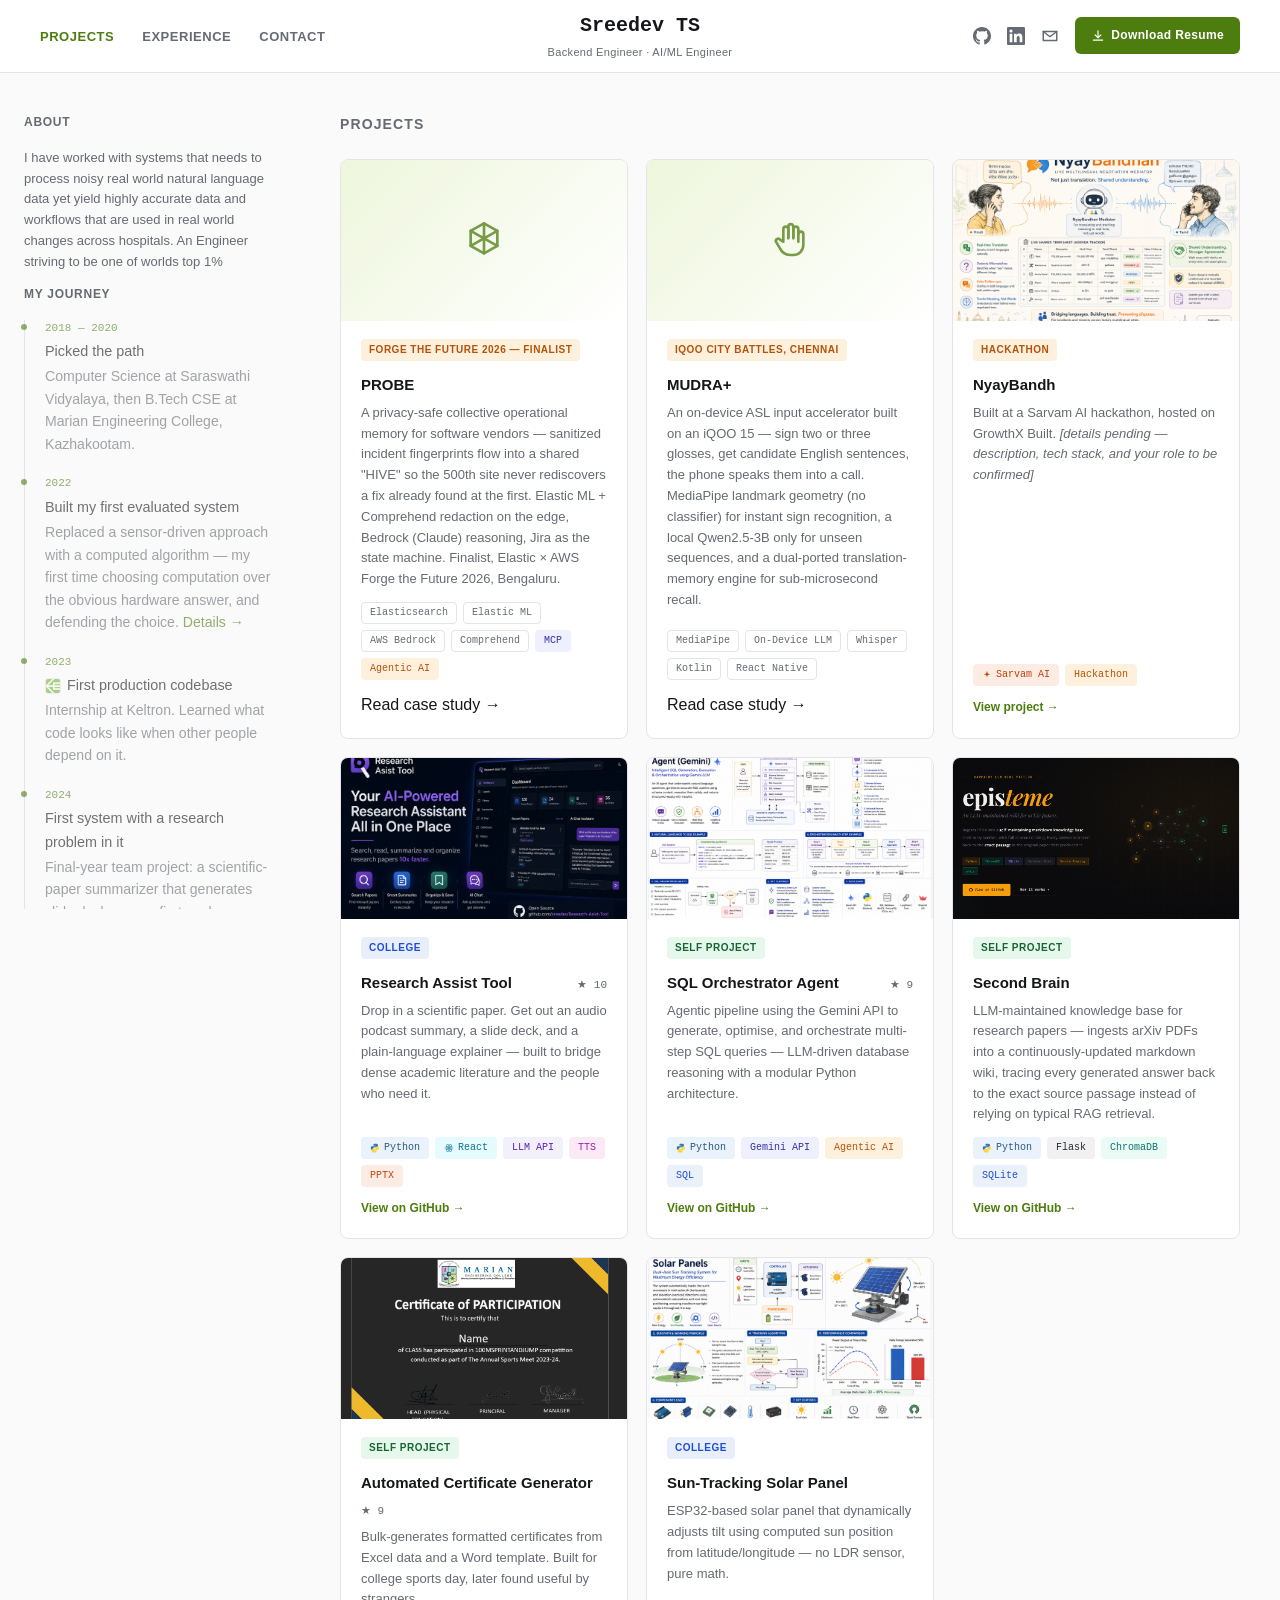
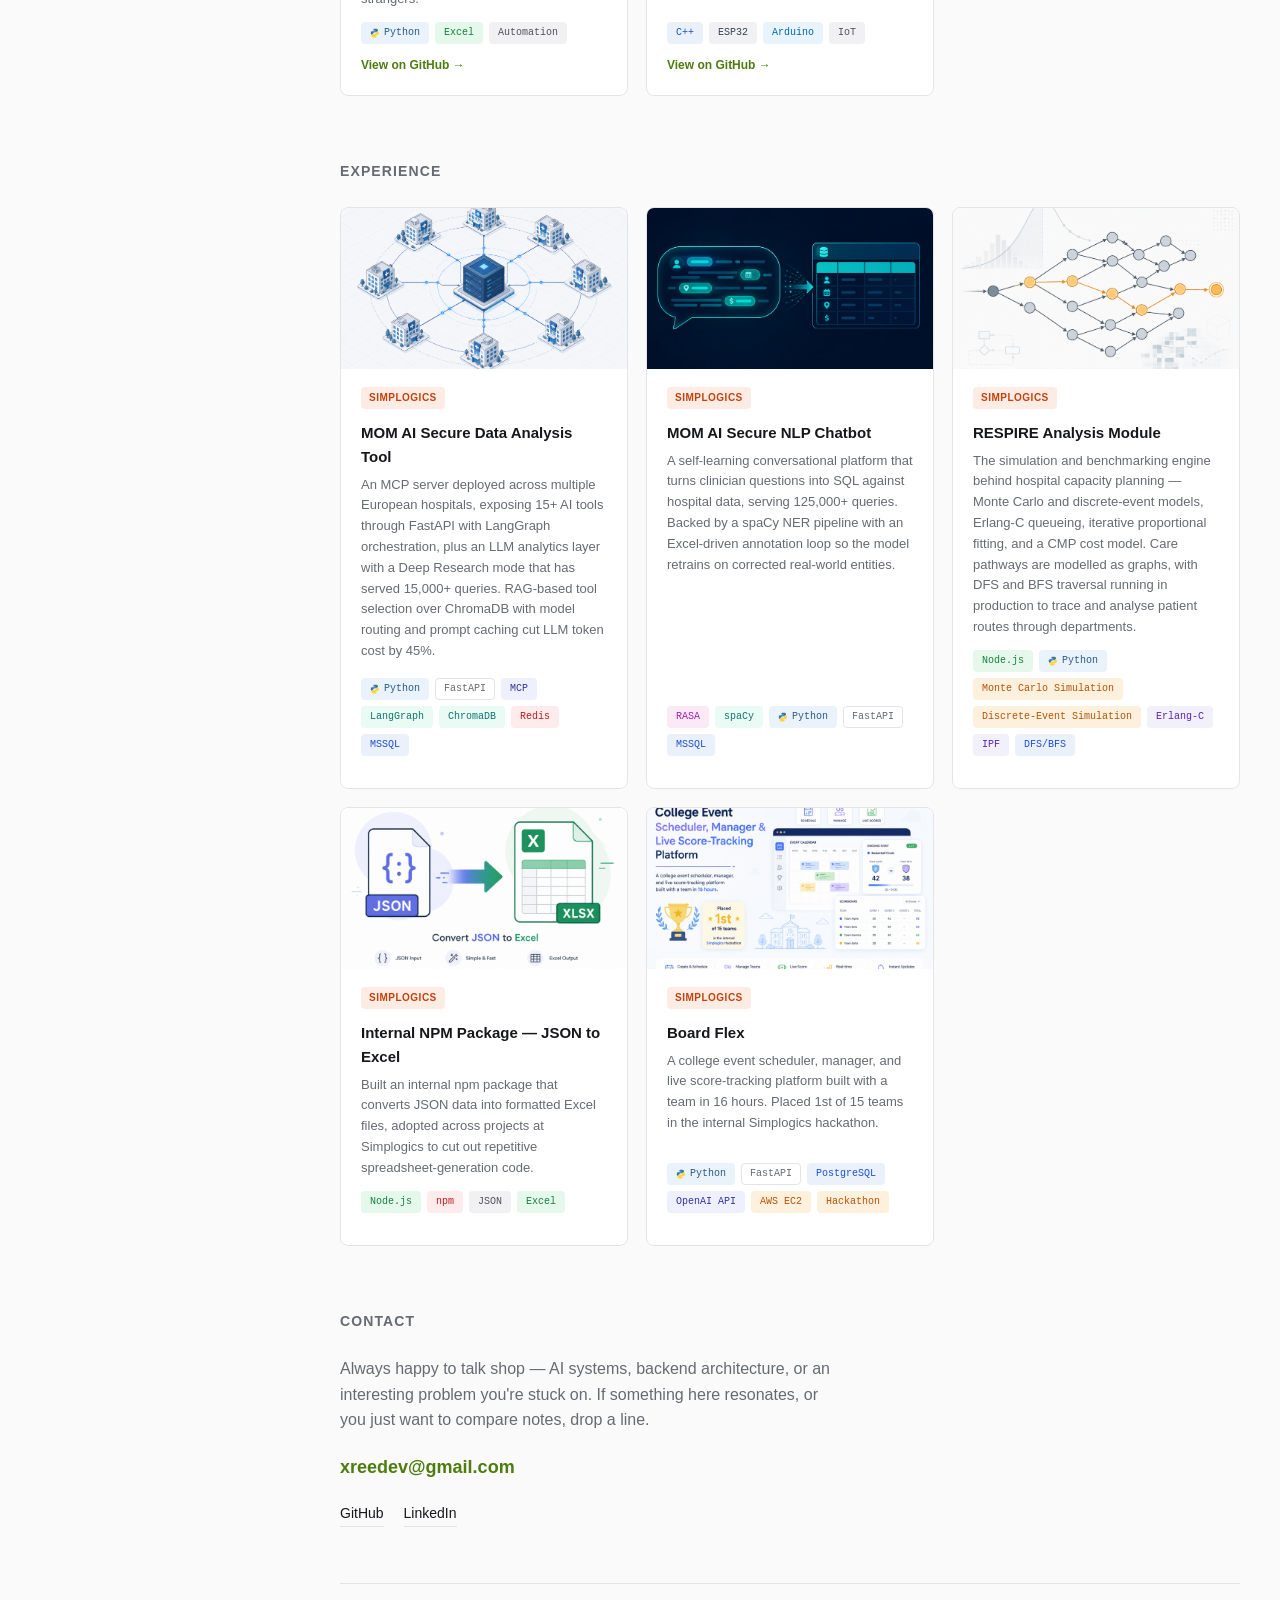
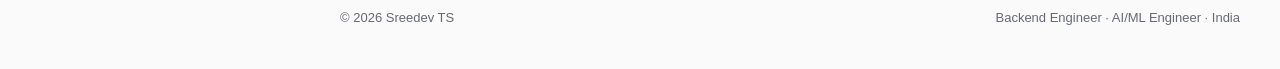
==== commit daf8a148: "Add PROBE and MUDRA+ hackathon projects with case study modal Adds two finalist/hackathon project ca" ====
--- a/index.html
+++ b/index.html
@@ -100,6 +100,33 @@
 .proj-tag svg{width:10px;height:10px;flex-shrink:0}
 .proj a.proj-link{font-size:12px;text-decoration:none;color:var(--accent);font-weight:600;margin-top:auto}
 .proj a.proj-link:hover{text-decoration:underline}
+.proj-img-ph{width:100%;aspect-ratio:16/9;display:flex;align-items:center;justify-content:center;background:linear-gradient(135deg,var(--accent-soft),#fff)}
+.proj-img-ph svg{width:40px;height:40px;color:var(--accent);opacity:.75}
+.proj[data-case]{cursor:pointer;transition:border-color .15s,transform .15s}
+.proj[data-case]:hover{border-color:var(--accent);transform:translateY(-2px)}
+.proj-case-hint{font-size:11px;color:var(--muted);margin-top:6px}
+
+/* REVEAL ANIMATIONS */
+.reveal{opacity:0;transform:translateY(18px);transition:opacity .55s ease,transform .55s ease}
+.reveal.in-view{opacity:1;transform:translateY(0)}
+
+/* CASE STUDY MODAL */
+.modal-overlay{position:fixed;inset:0;background:rgba(15,16,18,.6);display:none;align-items:flex-start;justify-content:center;padding:60px 20px;z-index:100;overflow-y:auto}
+.modal-overlay.open{display:flex}
+.modal-box{background:var(--surface);border-radius:12px;max-width:720px;width:100%;padding:36px 32px 40px;position:relative;box-shadow:0 20px 60px rgba(0,0,0,.25);animation:modalIn .22s ease}
+@keyframes modalIn{from{opacity:0;transform:translateY(14px) scale(.97)}to{opacity:1;transform:translateY(0) scale(1)}}
+.modal-close{position:absolute;top:18px;right:18px;background:none;border:none;cursor:pointer;color:var(--muted);padding:6px;border-radius:6px;transition:color .15s,background .15s}
+.modal-close:hover{color:var(--text);background:var(--accent-soft)}
+.modal-close svg{width:20px;height:20px;display:block}
+.modal-title{font-size:21px;font-weight:700;margin:10px 0 4px}
+.modal-sub{font-size:13px;color:var(--muted);margin-bottom:18px}
+.modal-body p{color:var(--muted);font-size:13.5px;line-height:1.75;margin-bottom:14px}
+.modal-body strong{color:var(--text)}
+.modal-tags{display:flex;flex-wrap:wrap;gap:6px;margin-top:18px}
+@media(max-width:640px){
+  .modal-box{padding:28px 20px 32px}
+  .modal-overlay{padding:24px 12px}
+}
 
 /* CONTACT */
 #contact p{color:var(--muted);max-width:56ch;margin-bottom:20px}
@@ -310,7 +337,41 @@
       <h2>Projects</h2>
 
       <div class="proj-grid">
-        <div class="proj">
+        <div class="proj reveal" id="proj-probe" data-case="probe">
+          <div class="proj-img-ph">
+            <svg viewBox="0 0 24 24" fill="none" stroke="currentColor" stroke-width="1.6" stroke-linecap="round" stroke-linejoin="round"><path d="M12 2l8 4.5v9L12 20l-8-4.5v-9L12 2z"/><path d="M12 2v18M4 6.5l8 4.5 8-4.5M4 15.5l8-4.5 8 4.5"/></svg>
+          </div>
+          <div class="proj-body">
+            <span class="proj-cat cat-hackathon">Forge the Future 2026 — Finalist</span>
+            <div class="proj-head">
+              <span class="proj-title">PROBE</span>
+            </div>
+            <p>A privacy-safe collective operational memory for software vendors — sanitized incident fingerprints flow into a shared "HIVE" so the 500th site never rediscovers a fix already found at the first. Elastic ML + Comprehend redaction on the edge, Bedrock (Claude) reasoning, Jira as the state machine. Finalist, Elastic × AWS Forge the Future 2026, Bengaluru.</p>
+            <div class="proj-tags">
+              <span class="proj-tag">Elasticsearch</span><span class="proj-tag">Elastic ML</span><span class="proj-tag">AWS Bedrock</span><span class="proj-tag">Comprehend</span><span class="proj-tag">MCP</span><span class="proj-tag">Agentic AI</span>
+            </div>
+            <span class="proj-link">Read case study →</span>
+          </div>
+        </div>
+
+        <div class="proj reveal" id="proj-mudra" data-case="mudra">
+          <div class="proj-img-ph">
+            <svg viewBox="0 0 24 24" fill="none" stroke="currentColor" stroke-width="1.6" stroke-linecap="round" stroke-linejoin="round"><path d="M8 12V5.5a1.5 1.5 0 0 1 3 0V11"/><path d="M11 10.5V4a1.5 1.5 0 0 1 3 0v7"/><path d="M14 10.5V5.5a1.5 1.5 0 0 1 3 0V13"/><path d="M17 8.5a1.5 1.5 0 0 1 3 0V15a6 6 0 0 1-6 6h-2a7 7 0 0 1-6-4l-2.2-3.6a1.4 1.4 0 0 1 2.3-1.6L8 13"/></svg>
+          </div>
+          <div class="proj-body">
+            <span class="proj-cat cat-hackathon">iQOO City Battles, Chennai</span>
+            <div class="proj-head">
+              <span class="proj-title">MUDRA+</span>
+            </div>
+            <p>An on-device ASL input accelerator built on an iQOO 15 — sign two or three glosses, get candidate English sentences, the phone speaks them into a call. MediaPipe landmark geometry (no classifier) for instant sign recognition, a local Qwen2.5-3B only for unseen sequences, and a dual-ported translation-memory engine for sub-microsecond recall.</p>
+            <div class="proj-tags">
+              <span class="proj-tag">MediaPipe</span><span class="proj-tag">On-Device LLM</span><span class="proj-tag">Whisper</span><span class="proj-tag">Kotlin</span><span class="proj-tag">React Native</span>
+            </div>
+            <span class="proj-link">Read case study →</span>
+          </div>
+        </div>
+
+        <div class="proj reveal">
           <img class="proj-img" src="images/nyaybandh.png" alt="NyayBandh preview" loading="lazy">
           <div class="proj-body">
             <span class="proj-cat cat-hackathon">Hackathon</span>
@@ -325,7 +386,7 @@
           </div>
         </div>
 
-        <div class="proj" id="proj-research">
+        <div class="proj reveal" id="proj-research">
           <img class="proj-img" src="images/research%20assist%20tool.png" alt="Research Assist Tool preview" loading="lazy">
           <div class="proj-body">
             <span class="proj-cat cat-college">College</span>
@@ -341,7 +402,7 @@
           </div>
         </div>
 
-        <div class="proj">
+        <div class="proj reveal">
           <img class="proj-img" src="images/sql_orchetsrate.png" alt="SQL Orchestrator Agent preview" loading="lazy">
           <div class="proj-body">
             <span class="proj-cat cat-self">Self Project</span>
@@ -357,7 +418,7 @@
           </div>
         </div>
 
-        <div class="proj">
+        <div class="proj reveal">
           <img class="proj-img" src="images/second%20brain.png" alt="Second Brain preview" loading="lazy">
           <div class="proj-body">
             <span class="proj-cat cat-self">Self Project</span>
@@ -372,7 +433,7 @@
           </div>
         </div>
 
-        <div class="proj">
+        <div class="proj reveal">
           <img class="proj-img" src="images/certificate_generator.png" alt="Automated Certificate Generator preview" loading="lazy">
           <div class="proj-body">
             <span class="proj-cat cat-self">Self Project</span>
@@ -388,7 +449,7 @@
           </div>
         </div>
 
-        <div class="proj" id="proj-solar">
+        <div class="proj reveal" id="proj-solar">
           <img class="proj-img" src="images/sun_tracking_solar_panel.png" alt="Sun-Tracking Solar Panel preview" loading="lazy">
           <div class="proj-body">
             <span class="proj-cat cat-college">College</span>
@@ -409,7 +470,7 @@
       <h2>Experience</h2>
 
       <div class="proj-grid">
-        <div class="proj" id="exp-mom-data">
+        <div class="proj reveal" id="exp-mom-data">
           <img class="proj-img" src="images/ismoetric%20network%20hub.png" alt="MOM AI Secure Data Analysis Tool preview" loading="lazy">
           <div class="proj-body">
             <span class="proj-cat cat-simplogics">Simplogics</span>
@@ -423,7 +484,7 @@
           </div>
         </div>
 
-        <div class="proj" id="exp-nlp-chatbot">
+        <div class="proj reveal" id="exp-nlp-chatbot">
           <img class="proj-img" src="images/from%20chat%20to%20strcutred.png" alt="MOM AI Secure NLP Chatbot preview" loading="lazy">
           <div class="proj-body">
             <span class="proj-cat cat-simplogics">Simplogics</span>
@@ -437,7 +498,7 @@
           </div>
         </div>
 
-        <div class="proj" id="exp-respire">
+        <div class="proj reveal" id="exp-respire">
           <img class="proj-img" src="images/probablisitic%20nertwrk%20path.png" alt="RESPIRE Analysis Module preview" loading="lazy">
           <div class="proj-body">
             <span class="proj-cat cat-simplogics">Simplogics</span>
@@ -451,7 +512,7 @@
           </div>
         </div>
 
-        <div class="proj" id="exp-npm">
+        <div class="proj reveal" id="exp-npm">
           <img class="proj-img" src="images/internal_npm_package.png" alt="Internal NPM Package preview" loading="lazy">
           <div class="proj-body">
             <span class="proj-cat cat-simplogics">Simplogics</span>
@@ -465,7 +526,7 @@
           </div>
         </div>
 
-        <div class="proj" id="exp-boardflex">
+        <div class="proj reveal" id="exp-boardflex">
           <img class="proj-img" src="images/boardflex.png" alt="Board Flex preview" loading="lazy">
           <div class="proj-body">
             <span class="proj-cat cat-simplogics">Simplogics</span>
@@ -497,6 +558,19 @@
     </footer>
 
   </main>
+</div>
+
+<div class="modal-overlay" id="caseStudyOverlay" role="dialog" aria-modal="true" aria-labelledby="caseStudyTitle">
+  <div class="modal-box">
+    <button class="modal-close" id="caseStudyClose" aria-label="Close case study">
+      <svg viewBox="0 0 24 24" fill="none" stroke="currentColor" stroke-width="2" stroke-linecap="round"><path d="M6 6l12 12M18 6L6 18"/></svg>
+    </button>
+    <span class="proj-cat" id="caseStudyCat"></span>
+    <div class="modal-title" id="caseStudyTitle"></div>
+    <div class="modal-sub" id="caseStudySub"></div>
+    <div class="modal-body" id="caseStudyBody"></div>
+    <div class="modal-tags" id="caseStudyTags"></div>
+  </div>
 </div>
 
 <script>
@@ -587,6 +661,117 @@
   el.style.borderColor='transparent';
   if(style.icon)el.insertAdjacentHTML('afterbegin',style.icon);
 });
+
+// SCROLL-IN REVEAL ANIMATIONS
+const revealEls=document.querySelectorAll('.reveal');
+if('IntersectionObserver' in window){
+  const revealObserver=new IntersectionObserver((entries)=>{
+    entries.forEach(entry=>{
+      if(entry.isIntersecting){
+        entry.target.classList.add('in-view');
+        revealObserver.unobserve(entry.target);
+      }
+    });
+  },{threshold:0.12,rootMargin:'0px 0px -40px 0px'});
+  revealEls.forEach(el=>revealObserver.observe(el));
+}else{
+  revealEls.forEach(el=>el.classList.add('in-view'));
+}
+
+// CASE STUDIES
+function mdToHtml(md){
+  return md.trim().split(/\n\s*\n/).map(block=>{
+    const escaped=block.trim()
+      .replace(/&/g,'&amp;').replace(/</g,'&lt;').replace(/>/g,'&gt;')
+      .replace(/\*\*(.+?)\*\*/g,'<strong>$1</strong>');
+    return '<p>'+escaped+'</p>';
+  }).join('');
+}
+
+const caseStudies={
+  probe:{
+    cat:'cat-hackathon',
+    catLabel:'Forge the Future 2026 — Finalist',
+    title:'PROBE',
+    sub:'Elastic × AWS Forge the Future 2026, Bengaluru finale',
+    tags:['Elasticsearch','Elastic ML','ELSER','Agent Builder','AWS Bedrock','Comprehend','IoT Core','Greengrass','AgentCore','MCP'],
+    body:`PROBE is a privacy-safe **collective operational memory** for software vendors — a shared "HIVE" that learns incident→fix patterns across a vendor's entire deployment fleet, so the 500th site never rediscovers a problem already solved at the first.
+
+**The problem.** A vendor ships one product (an HMS, ERP, GitLab-style platform) into hundreds of isolated customer environments. Each deployment breaks alone, logs are siloed and often can't be shared for privacy/security, so the same incident gets re-diagnosed at Site A, then B, then C. Support cost and MTTR grow with the fleet, and hard-won fixes never travel. The buyers are vendors of on-prem/regulated software with large fleets — healthcare (Bahmni, Aarogya), financial, government — and their L2/L3 support and SRE engineers.
+
+**How it works.** Each deployment emits sanitized incident **fingerprints — never raw logs**. Elastic ML categorization strips the variable tokens into a symptom skeleton, Amazon Comprehend redacts residual PII (Aadhaar/health IDs), and only that derived, client-agnostic fingerprint crosses into the HIVE — a shared Elasticsearch index. Because it's the *same software* everywhere, the fields that enable cross-deployment matching (service names, error classes, versions, fault taxonomy) are exactly the ones with no PII, so the **sanitization boundary and the matching boundary are the same line** — you strip the private stuff at almost no cost to matching.
+
+**The loop.** Anomaly detected → Jira ticket created (carrying the fingerprint) → the agent searches the HIVE and posts ranked remediations + runbooks + confidence + why it matched as a Jira comment → the engineer can ping back with new info or correct it → on validation the ticket moves to COMPLETE → the agent creates or updates a runbook and links it to the anomaly, incident, remediation, ticket, and author. **Jira is the UI and the state machine** — no custom workflow engine. Every validated fix makes the next search better.
+
+**Blast radius.** Jira tickets and GitHub PRs/commits sync in via native Elastic connectors; each product version carries a date window, so the changes in that window are the prime suspects when a deployment on that version errors — linking an error back to the PR that likely caused it.
+
+**Two modes, one contract.** The HIVE is a store plus a set of MCP tools (match_incident, get_resolution, blast_radius, fleet_signal, check_version_risk, submit_outcome, upsert_runbook). Mode 1: the vendor brings their own Agent Builder + LLM and imports the HIVE as an MCP tool (best reasoning + privacy). Mode 2: we run a managed agent exposing one diagnose() call (turnkey, more generic). Same tools, two SKUs.
+
+**Stack.** Elastic is the brain — ML anomaly detection, CATEGORIZE, ES|QL, ELSER + hybrid RRF retrieval, Agent Builder + Workflows + MCP server, Kibana. AWS is edge/privacy/reasoning — Bedrock (Claude) as the model, Comprehend for redaction, IoT Core + Greengrass for fleet transport, AgentCore as the production scale-out. Suggestion-only, human-in-the-loop, ~$0.10 per incident and falling as the hive learns.
+
+Built for Forge the Future 2026 (Elastic × AWS).`
+  },
+  mudra:{
+    cat:'cat-hackathon',
+    catLabel:'iQOO City Battles, Chennai',
+    title:'MUDRA+',
+    sub:'Prototype built and completed on-device, on an iQOO 15 (Snapdragon 8 Elite Gen 5)',
+    tags:['MediaPipe Hand Landmarker','Qwen2.5-3B (GGUF)','llama.rn','Whisper tiny / whisper.rn','Kotlin / Room-SQLite','TypeScript'],
+    body:`MUDRA+ — a prototype on-device ASL input accelerator, built and completed at iQOO City Battles, Chennai, on an iQOO 15 (Snapdragon 8 Elite Gen 5).
+
+**What it does.** You sign two or three glosses into the phone camera. The app turns that short sequence into candidate English sentences, you pick one, and the phone speaks it — into a call over speakerphone, or through a LAN relay to a second phone. The other party's speech is transcribed back onto the screen. Everything runs locally: no server, no API key, no account.
+
+**The core idea — fewer signs per sentence.** Recognising an n-sign sentence goes roughly as pⁿ, so the architecture attacks both terms. It shortens the signed key (autocomplete fills the rest) and keeps per-sign accuracy high with a small, well-separated vocabulary plus a rejection threshold that answers UNKNOWN instead of guessing.
+
+**No trained classifier in the live path.** Detection is MediaPipe hand landmarks → normalise around the wrist → 72-feature vector → RMS distance against stored templates. Geometry, not inference — which is what lets a user record a new sign in about a second and use it on the next frame. A classifier's output layer is fixed to its training vocabulary and can't do that.
+
+**The LLM is small and rarely called.** Glosses aren't English, so a local Qwen2.5-3B (Q4_K_M, via llama.rn) composes candidate sentences — but only for sequences the app hasn't seen. An exact repeat returns from the translation memory in about a microsecond; a sequence whose candidates you've chosen from before returns from sentence memory. Fewer LLM invocations is also what keeps the phone cool under sustained camera load.
+
+**Models.** MediaPipe Hand Landmarker (the only vision model), Qwen2.5-3B-Instruct GGUF, Whisper tiny via whisper.rn for transcription, system TTS for output. The sign matcher itself is plain TypeScript — not a model.
+
+**Memory layer.** A standalone translation-memory engine implemented twice — Kotlin (Room/SQLite, ADPF CPU hints) and TypeScript (zero runtime deps). Exact lookup ~1 µs, flat from 1k to 50k entries; fuzzy retrieval via an IDF-weighted inverted index with order-aware rescoring. 46 tests across both ports.
+
+**Scope, honestly.** It's autocomplete for a signer's own recurring phrases, not a translation system — the person chooses a sentence before anything is spoken. Interpretation is a human skill and this doesn't attempt it. The demo vocabulary is five single-hand static poses plus whatever the user records; two-handed and motion signs aren't implemented. Every figure quoted is an engineering benchmark — the ergonomics are the next thing to evaluate, with signers.`
+  }
+};
+
+const csOverlay=document.getElementById('caseStudyOverlay');
+const csClose=document.getElementById('caseStudyClose');
+const csCat=document.getElementById('caseStudyCat');
+const csTitle=document.getElementById('caseStudyTitle');
+const csSub=document.getElementById('caseStudySub');
+const csBody=document.getElementById('caseStudyBody');
+const csTags=document.getElementById('caseStudyTags');
+
+function openCaseStudy(key){
+  const cs=caseStudies[key];
+  if(!cs)return;
+  csCat.className='proj-cat '+cs.cat;
+  csCat.textContent=cs.catLabel;
+  csTitle.textContent=cs.title;
+  csSub.textContent=cs.sub;
+  csBody.innerHTML=mdToHtml(cs.body);
+  csTags.innerHTML=cs.tags.map(t=>'<span class="proj-tag">'+t+'</span>').join('');
+  csOverlay.classList.add('open');
+  document.body.style.overflow='hidden';
+  csClose.focus();
+}
+function closeCaseStudy(){
+  csOverlay.classList.remove('open');
+  document.body.style.overflow='';
+}
+
+document.querySelectorAll('.proj[data-case]').forEach(card=>{
+  card.addEventListener('click',()=>openCaseStudy(card.dataset.case));
+  card.addEventListener('keydown',e=>{
+    if(e.key==='Enter'||e.key===' '){e.preventDefault();openCaseStudy(card.dataset.case);}
+  });
+  card.setAttribute('tabindex','0');
+  card.setAttribute('role','button');
+});
+csClose.addEventListener('click',closeCaseStudy);
+csOverlay.addEventListener('click',e=>{if(e.target===csOverlay)closeCaseStudy();});
+document.addEventListener('keydown',e=>{if(e.key==='Escape'&&csOverlay.classList.contains('open'))closeCaseStudy();});
 </script>
 </body>
 </html>
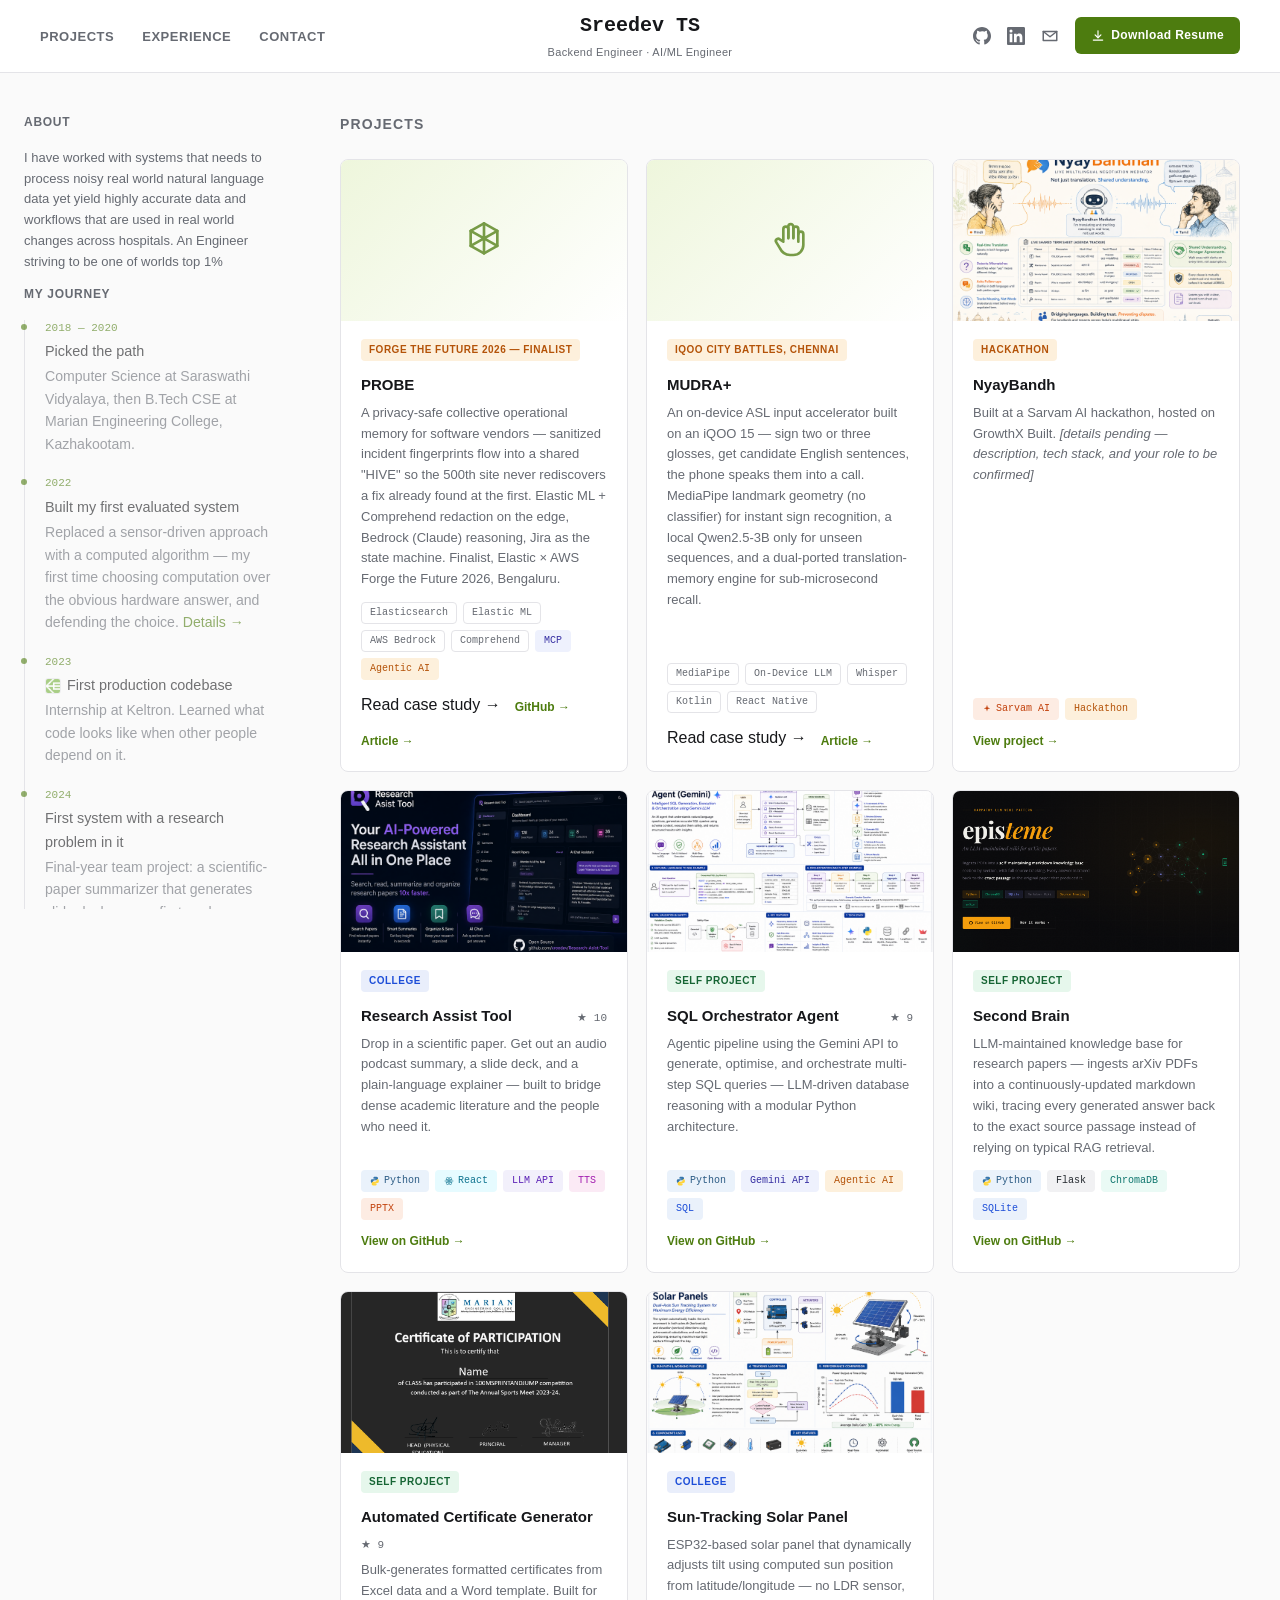
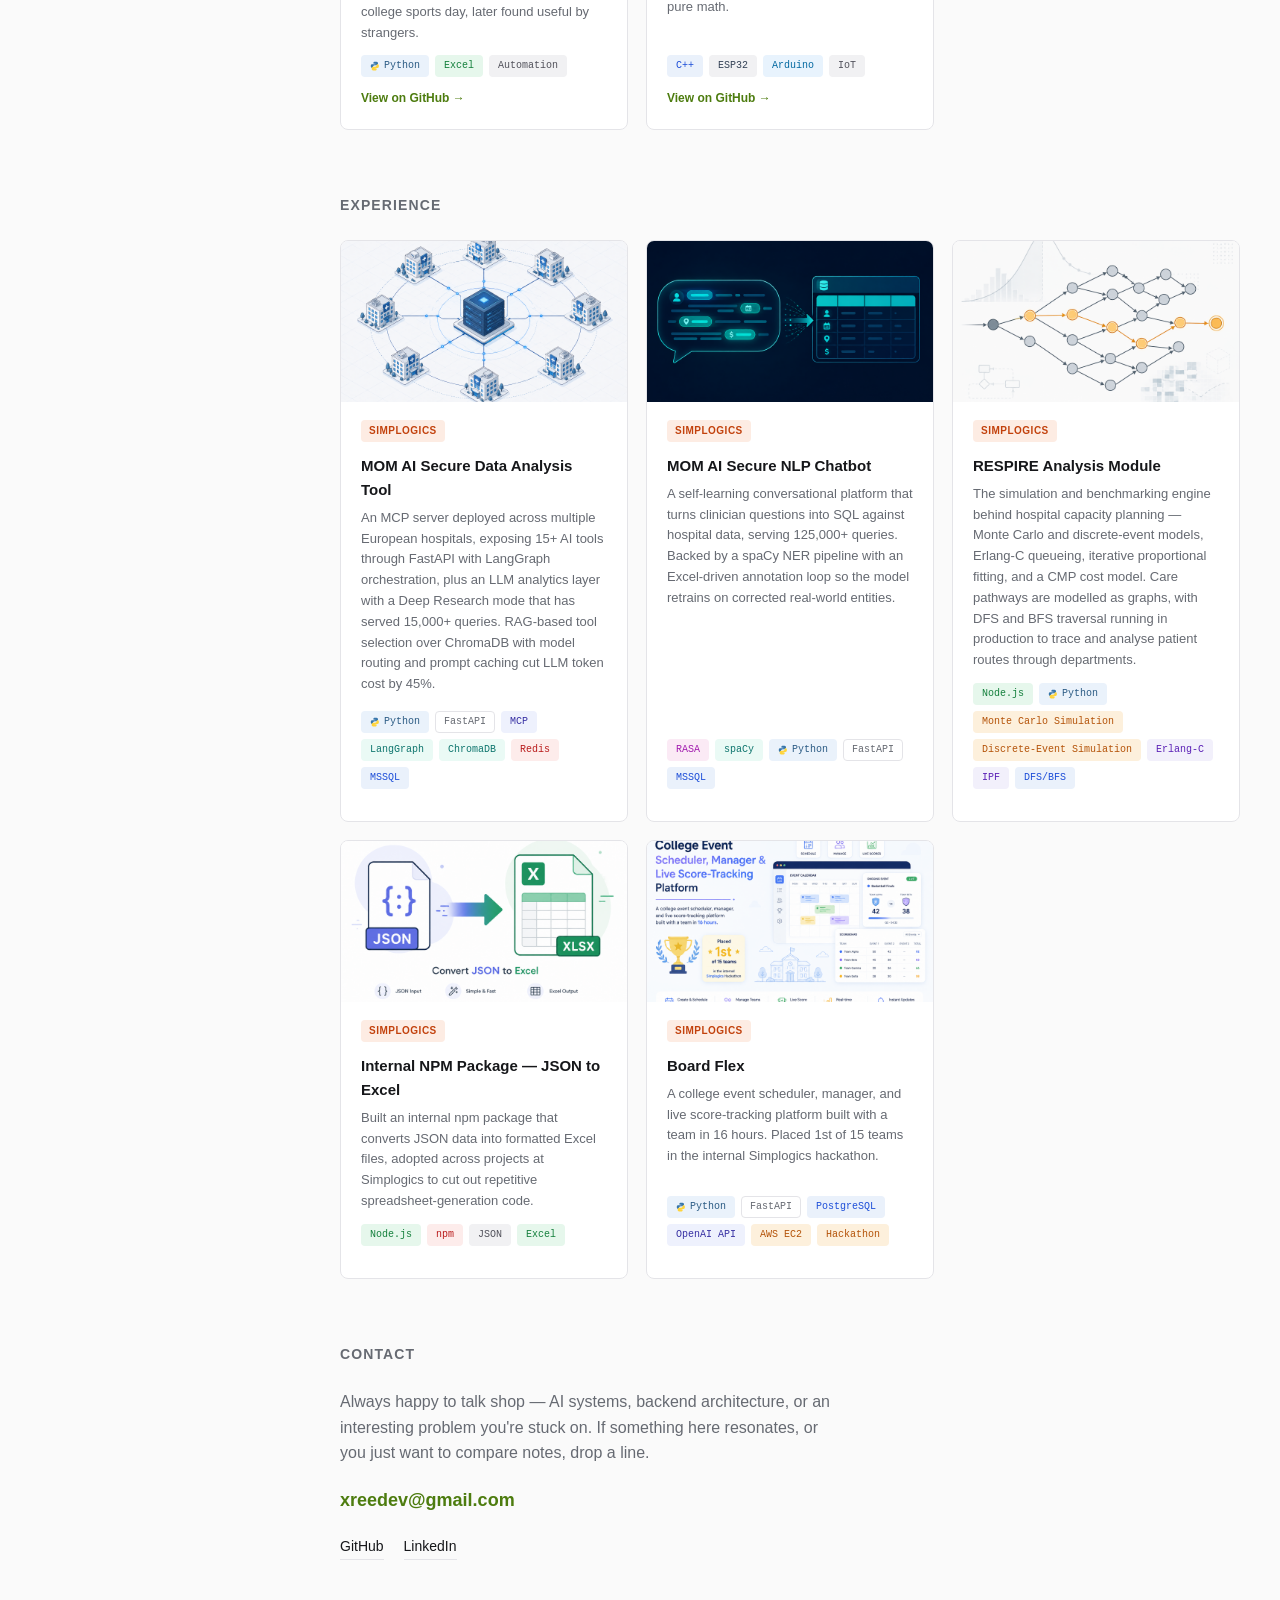
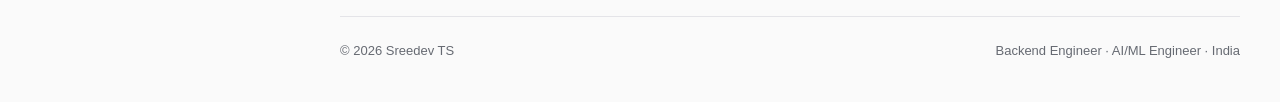
==== commit ce9b46f3: "Add GitHub and article links to PROBE and MUDRA+ project cards Links PROBE to the piesquarelabs GitH" ====
--- a/index.html
+++ b/index.html
@@ -100,6 +100,8 @@
 .proj-tag svg{width:10px;height:10px;flex-shrink:0}
 .proj a.proj-link{font-size:12px;text-decoration:none;color:var(--accent);font-weight:600;margin-top:auto}
 .proj a.proj-link:hover{text-decoration:underline}
+.proj-links-row{display:flex;flex-wrap:wrap;gap:14px;margin-top:auto}
+.proj-links-row .proj-link{margin-top:0}
 .proj-img-ph{width:100%;aspect-ratio:16/9;display:flex;align-items:center;justify-content:center;background:linear-gradient(135deg,var(--accent-soft),#fff)}
 .proj-img-ph svg{width:40px;height:40px;color:var(--accent);opacity:.75}
 .proj[data-case]{cursor:pointer;transition:border-color .15s,transform .15s}
@@ -123,6 +125,9 @@
 .modal-body p{color:var(--muted);font-size:13.5px;line-height:1.75;margin-bottom:14px}
 .modal-body strong{color:var(--text)}
 .modal-tags{display:flex;flex-wrap:wrap;gap:6px;margin-top:18px}
+.modal-links{display:flex;flex-wrap:wrap;gap:18px;margin-top:18px;padding-top:16px;border-top:1px solid var(--border)}
+.modal-links a{font-size:13px;text-decoration:none;color:var(--accent);font-weight:600}
+.modal-links a:hover{text-decoration:underline}
 @media(max-width:640px){
   .modal-box{padding:28px 20px 32px}
   .modal-overlay{padding:24px 12px}
@@ -350,7 +355,11 @@
             <div class="proj-tags">
               <span class="proj-tag">Elasticsearch</span><span class="proj-tag">Elastic ML</span><span class="proj-tag">AWS Bedrock</span><span class="proj-tag">Comprehend</span><span class="proj-tag">MCP</span><span class="proj-tag">Agentic AI</span>
             </div>
-            <span class="proj-link">Read case study →</span>
+            <div class="proj-links-row">
+              <span class="proj-link">Read case study →</span>
+              <a href="https://github.com/piesquarelabs" target="_blank" class="proj-link" onclick="event.stopPropagation()">GitHub →</a>
+              <a href="https://yourstory.com/2026/09/indias-top-ai-teams-set-battle-elastic-awss-forge-future-hackathon-finale" target="_blank" class="proj-link" onclick="event.stopPropagation()">Article →</a>
+            </div>
           </div>
         </div>
 
@@ -367,7 +376,10 @@
             <div class="proj-tags">
               <span class="proj-tag">MediaPipe</span><span class="proj-tag">On-Device LLM</span><span class="proj-tag">Whisper</span><span class="proj-tag">Kotlin</span><span class="proj-tag">React Native</span>
             </div>
-            <span class="proj-link">Read case study →</span>
+            <div class="proj-links-row">
+              <span class="proj-link">Read case study →</span>
+              <a href="https://iqoo.reskilll.com/" target="_blank" class="proj-link" onclick="event.stopPropagation()">Article →</a>
+            </div>
           </div>
         </div>
 
@@ -570,6 +582,7 @@
     <div class="modal-sub" id="caseStudySub"></div>
     <div class="modal-body" id="caseStudyBody"></div>
     <div class="modal-tags" id="caseStudyTags"></div>
+    <div class="modal-links" id="caseStudyLinks"></div>
   </div>
 </div>
 
@@ -695,6 +708,10 @@
     title:'PROBE',
     sub:'Elastic × AWS Forge the Future 2026, Bengaluru finale',
     tags:['Elasticsearch','Elastic ML','ELSER','Agent Builder','AWS Bedrock','Comprehend','IoT Core','Greengrass','AgentCore','MCP'],
+    links:[
+      {label:'GitHub — piesquarelabs →',href:'https://github.com/piesquarelabs'},
+      {label:'Article — YourStory →',href:'https://yourstory.com/2026/09/indias-top-ai-teams-set-battle-elastic-awss-forge-future-hackathon-finale'}
+    ],
     body:`PROBE is a privacy-safe **collective operational memory** for software vendors — a shared "HIVE" that learns incident→fix patterns across a vendor's entire deployment fleet, so the 500th site never rediscovers a problem already solved at the first.
 
 **The problem.** A vendor ships one product (an HMS, ERP, GitLab-style platform) into hundreds of isolated customer environments. Each deployment breaks alone, logs are siloed and often can't be shared for privacy/security, so the same incident gets re-diagnosed at Site A, then B, then C. Support cost and MTTR grow with the fleet, and hard-won fixes never travel. The buyers are vendors of on-prem/regulated software with large fleets — healthcare (Bahmni, Aarogya), financial, government — and their L2/L3 support and SRE engineers.
@@ -717,6 +734,9 @@
     title:'MUDRA+',
     sub:'Prototype built and completed on-device, on an iQOO 15 (Snapdragon 8 Elite Gen 5)',
     tags:['MediaPipe Hand Landmarker','Qwen2.5-3B (GGUF)','llama.rn','Whisper tiny / whisper.rn','Kotlin / Room-SQLite','TypeScript'],
+    links:[
+      {label:'Article — iQOO Reskilll →',href:'https://iqoo.reskilll.com/'}
+    ],
     body:`MUDRA+ — a prototype on-device ASL input accelerator, built and completed at iQOO City Battles, Chennai, on an iQOO 15 (Snapdragon 8 Elite Gen 5).
 
 **What it does.** You sign two or three glosses into the phone camera. The app turns that short sequence into candidate English sentences, you pick one, and the phone speaks it — into a call over speakerphone, or through a LAN relay to a second phone. The other party's speech is transcribed back onto the screen. Everything runs locally: no server, no API key, no account.
@@ -742,6 +762,7 @@
 const csSub=document.getElementById('caseStudySub');
 const csBody=document.getElementById('caseStudyBody');
 const csTags=document.getElementById('caseStudyTags');
+const csLinks=document.getElementById('caseStudyLinks');
 
 function openCaseStudy(key){
   const cs=caseStudies[key];
@@ -752,6 +773,7 @@
   csSub.textContent=cs.sub;
   csBody.innerHTML=mdToHtml(cs.body);
   csTags.innerHTML=cs.tags.map(t=>'<span class="proj-tag">'+t+'</span>').join('');
+  csLinks.innerHTML=(cs.links||[]).map(l=>'<a href="'+l.href+'" target="_blank" rel="noopener">'+l.label+'</a>').join('');
   csOverlay.classList.add('open');
   document.body.style.overflow='hidden';
   csClose.focus();
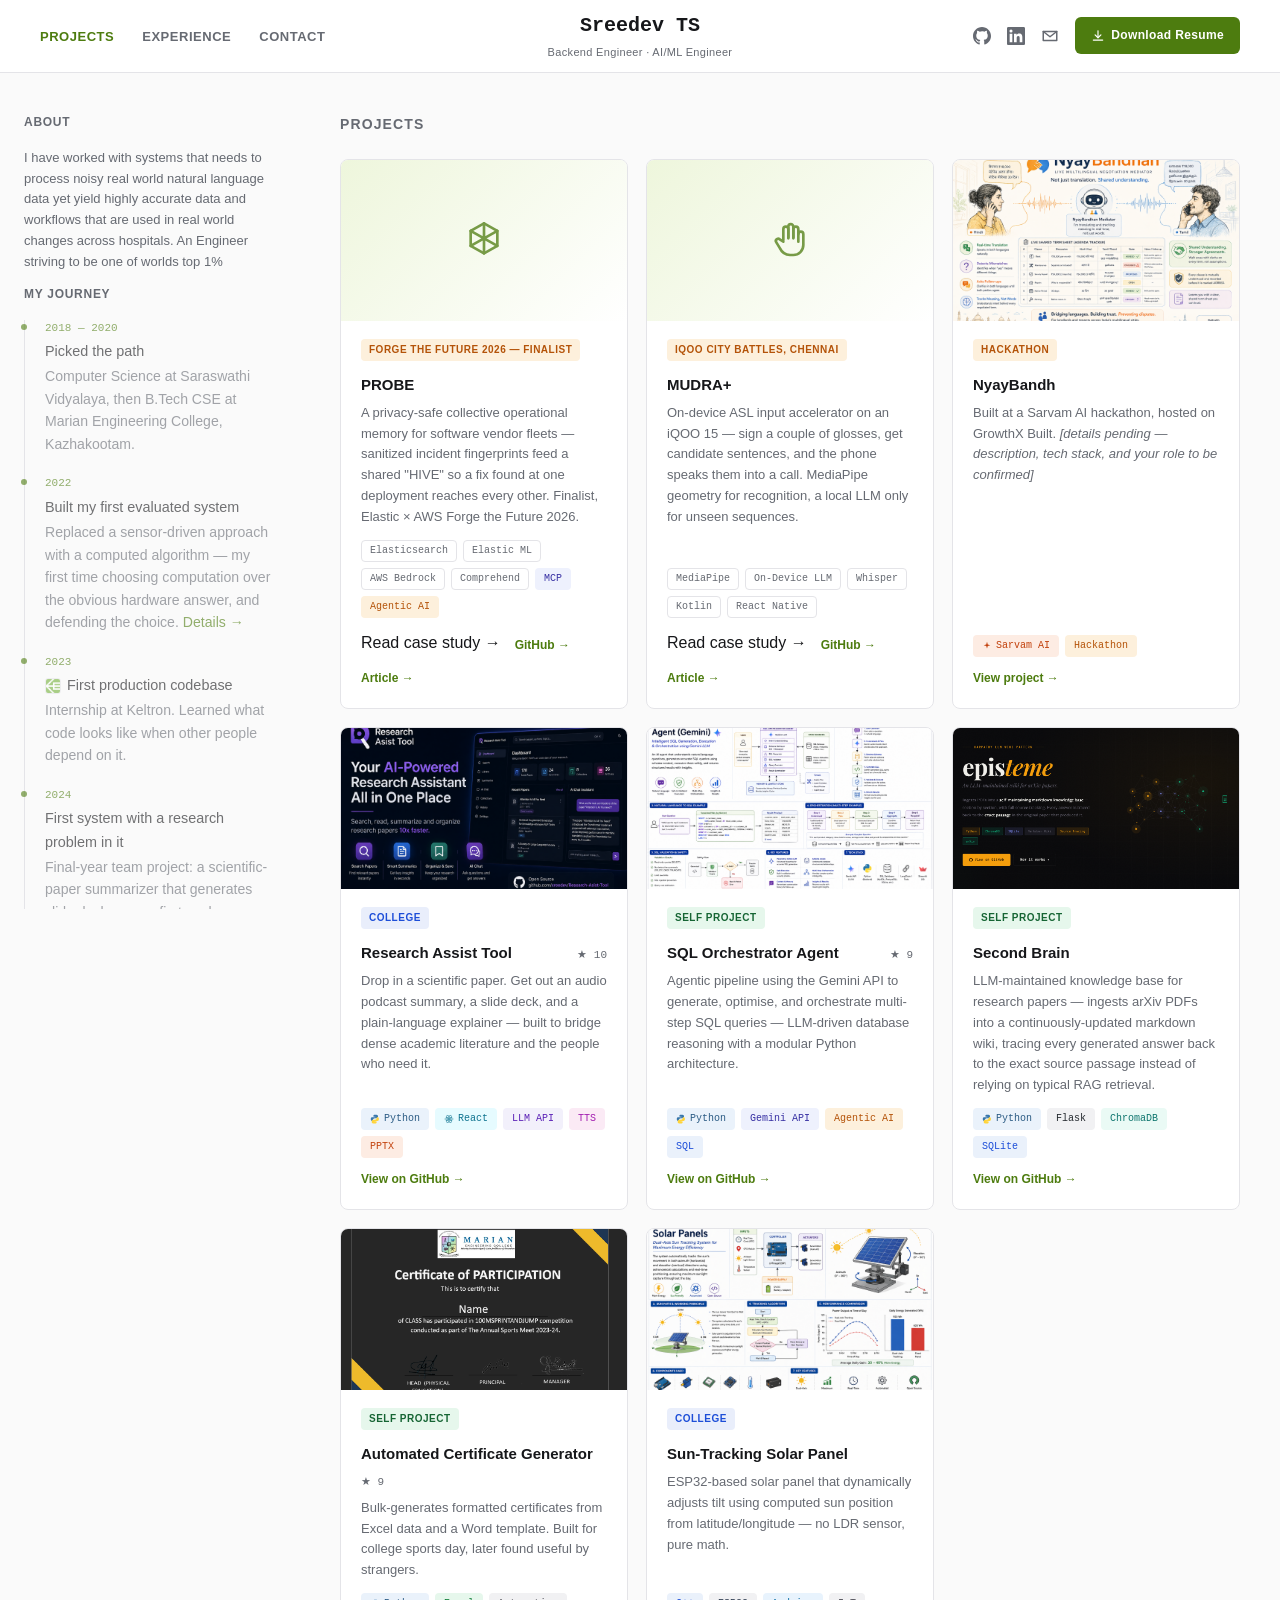
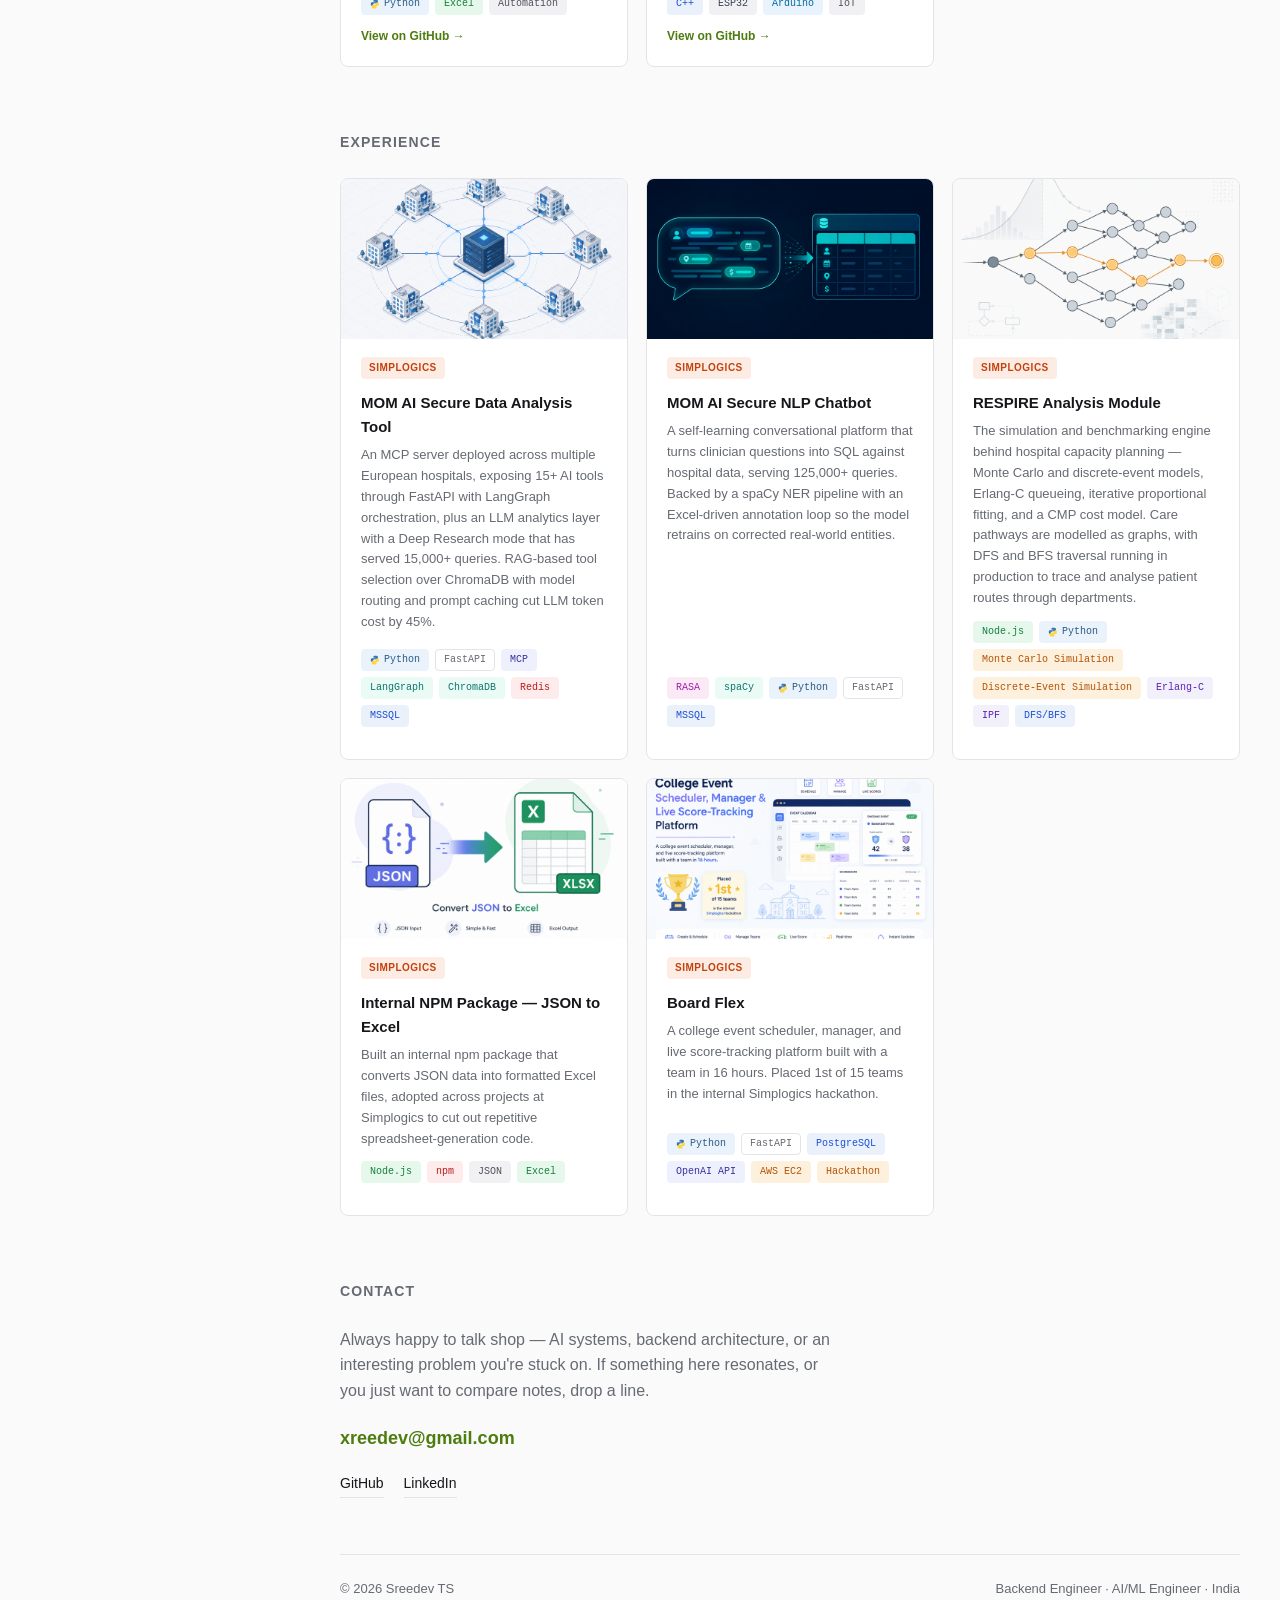
==== commit 2f11507d: "Shorten PROBE/MUDRA+ tile copy and fix GitHub org links Trims both project descriptions to match the" ====
--- a/index.html
+++ b/index.html
@@ -351,13 +351,13 @@
             <div class="proj-head">
               <span class="proj-title">PROBE</span>
             </div>
-            <p>A privacy-safe collective operational memory for software vendors — sanitized incident fingerprints flow into a shared "HIVE" so the 500th site never rediscovers a fix already found at the first. Elastic ML + Comprehend redaction on the edge, Bedrock (Claude) reasoning, Jira as the state machine. Finalist, Elastic × AWS Forge the Future 2026, Bengaluru.</p>
+            <p>A privacy-safe collective operational memory for software vendor fleets — sanitized incident fingerprints feed a shared "HIVE" so a fix found at one deployment reaches every other. Finalist, Elastic × AWS Forge the Future 2026.</p>
             <div class="proj-tags">
               <span class="proj-tag">Elasticsearch</span><span class="proj-tag">Elastic ML</span><span class="proj-tag">AWS Bedrock</span><span class="proj-tag">Comprehend</span><span class="proj-tag">MCP</span><span class="proj-tag">Agentic AI</span>
             </div>
             <div class="proj-links-row">
               <span class="proj-link">Read case study →</span>
-              <a href="https://github.com/piesquarelabs" target="_blank" class="proj-link" onclick="event.stopPropagation()">GitHub →</a>
+              <a href="https://github.com/PiSquareLabs/probe" target="_blank" class="proj-link" onclick="event.stopPropagation()">GitHub →</a>
               <a href="https://yourstory.com/2026/09/indias-top-ai-teams-set-battle-elastic-awss-forge-future-hackathon-finale" target="_blank" class="proj-link" onclick="event.stopPropagation()">Article →</a>
             </div>
           </div>
@@ -372,12 +372,13 @@
             <div class="proj-head">
               <span class="proj-title">MUDRA+</span>
             </div>
-            <p>An on-device ASL input accelerator built on an iQOO 15 — sign two or three glosses, get candidate English sentences, the phone speaks them into a call. MediaPipe landmark geometry (no classifier) for instant sign recognition, a local Qwen2.5-3B only for unseen sequences, and a dual-ported translation-memory engine for sub-microsecond recall.</p>
+            <p>On-device ASL input accelerator on an iQOO 15 — sign a couple of glosses, get candidate sentences, and the phone speaks them into a call. MediaPipe geometry for recognition, a local LLM only for unseen sequences.</p>
             <div class="proj-tags">
               <span class="proj-tag">MediaPipe</span><span class="proj-tag">On-Device LLM</span><span class="proj-tag">Whisper</span><span class="proj-tag">Kotlin</span><span class="proj-tag">React Native</span>
             </div>
             <div class="proj-links-row">
               <span class="proj-link">Read case study →</span>
+              <a href="https://github.com/PiSquareLabs/mudra" target="_blank" class="proj-link" onclick="event.stopPropagation()">GitHub →</a>
               <a href="https://iqoo.reskilll.com/" target="_blank" class="proj-link" onclick="event.stopPropagation()">Article →</a>
             </div>
           </div>
@@ -709,7 +710,7 @@
     sub:'Elastic × AWS Forge the Future 2026, Bengaluru finale',
     tags:['Elasticsearch','Elastic ML','ELSER','Agent Builder','AWS Bedrock','Comprehend','IoT Core','Greengrass','AgentCore','MCP'],
     links:[
-      {label:'GitHub — piesquarelabs →',href:'https://github.com/piesquarelabs'},
+      {label:'GitHub — PiSquareLabs/probe →',href:'https://github.com/PiSquareLabs/probe'},
       {label:'Article — YourStory →',href:'https://yourstory.com/2026/09/indias-top-ai-teams-set-battle-elastic-awss-forge-future-hackathon-finale'}
     ],
     body:`PROBE is a privacy-safe **collective operational memory** for software vendors — a shared "HIVE" that learns incident→fix patterns across a vendor's entire deployment fleet, so the 500th site never rediscovers a problem already solved at the first.
@@ -735,6 +736,7 @@
     sub:'Prototype built and completed on-device, on an iQOO 15 (Snapdragon 8 Elite Gen 5)',
     tags:['MediaPipe Hand Landmarker','Qwen2.5-3B (GGUF)','llama.rn','Whisper tiny / whisper.rn','Kotlin / Room-SQLite','TypeScript'],
     links:[
+      {label:'GitHub — PiSquareLabs/mudra →',href:'https://github.com/PiSquareLabs/mudra'},
       {label:'Article — iQOO Reskilll →',href:'https://iqoo.reskilll.com/'}
     ],
     body:`MUDRA+ — a prototype on-device ASL input accelerator, built and completed at iQOO City Battles, Chennai, on an iQOO 15 (Snapdragon 8 Elite Gen 5).
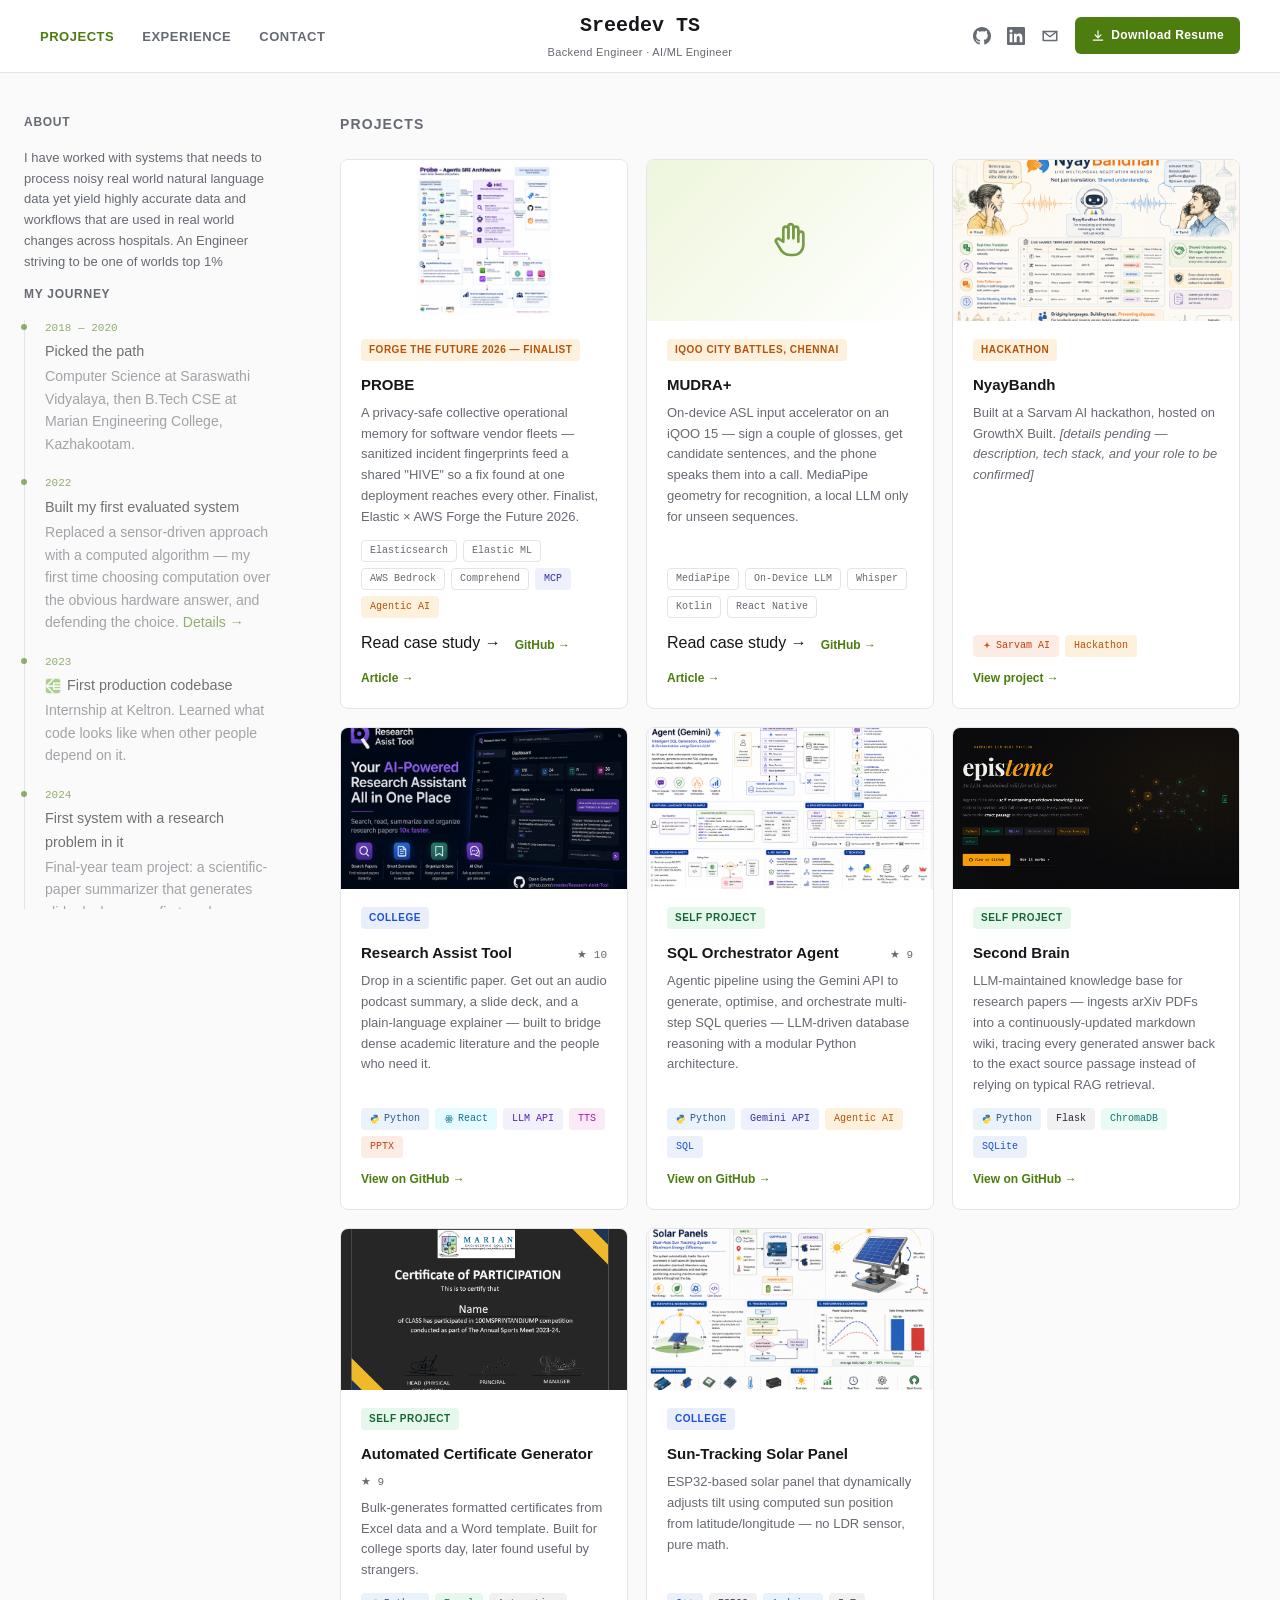
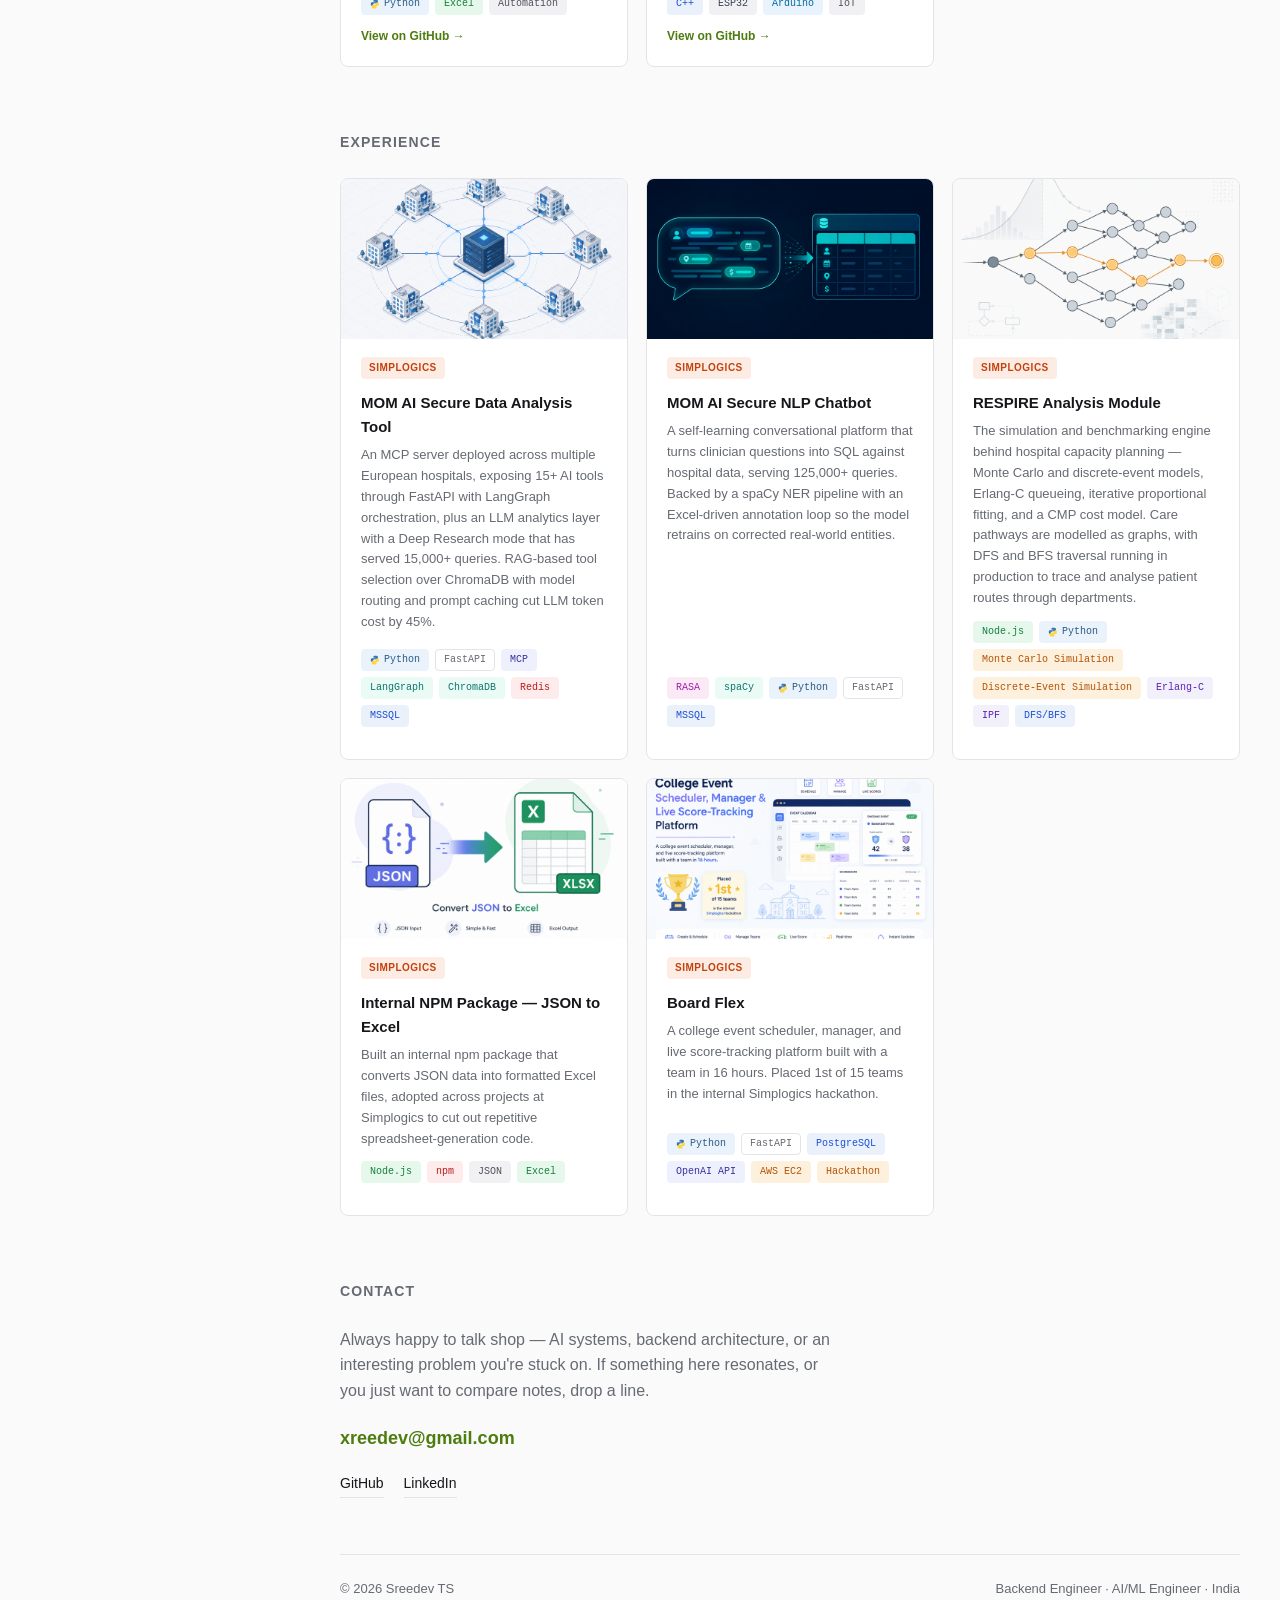
==== commit 256eb5f0: "Add architecture diagram to PROBE project tile Replaces the placeholder icon with the PROBE agentic " ====
--- a/index.html
+++ b/index.html
@@ -85,6 +85,7 @@
 .proj-grid{display:grid;grid-template-columns:repeat(auto-fill,minmax(260px,1fr));gap:18px;margin-top:8px}
 .proj{background:var(--surface);border:1px solid var(--border);border-radius:8px;padding:0;display:flex;flex-direction:column;overflow:hidden;scroll-margin-top:calc(var(--header-h) + 16px)}
 .proj-img{width:100%;aspect-ratio:16/9;object-fit:cover;display:block;background:var(--accent-soft)}
+.proj-img-diagram{object-fit:contain;background:#fff;padding:6px}
 .proj-body{padding:18px 20px 20px;display:flex;flex-direction:column;flex:1}
 .proj-cat{align-self:flex-start;font-size:10px;font-weight:700;text-transform:uppercase;letter-spacing:.05em;border-radius:4px;padding:3px 8px;margin-bottom:12px}
 .proj-cat.cat-self{color:#166534;background:#e6f7ec}
@@ -343,9 +344,7 @@
 
       <div class="proj-grid">
         <div class="proj reveal" id="proj-probe" data-case="probe">
-          <div class="proj-img-ph">
-            <svg viewBox="0 0 24 24" fill="none" stroke="currentColor" stroke-width="1.6" stroke-linecap="round" stroke-linejoin="round"><path d="M12 2l8 4.5v9L12 20l-8-4.5v-9L12 2z"/><path d="M12 2v18M4 6.5l8 4.5 8-4.5M4 15.5l8-4.5 8 4.5"/></svg>
-          </div>
+          <img class="proj-img proj-img-diagram" src="images/probe_architecture.webp" alt="PROBE agentic SRE architecture diagram" loading="lazy">
           <div class="proj-body">
             <span class="proj-cat cat-hackathon">Forge the Future 2026 — Finalist</span>
             <div class="proj-head">
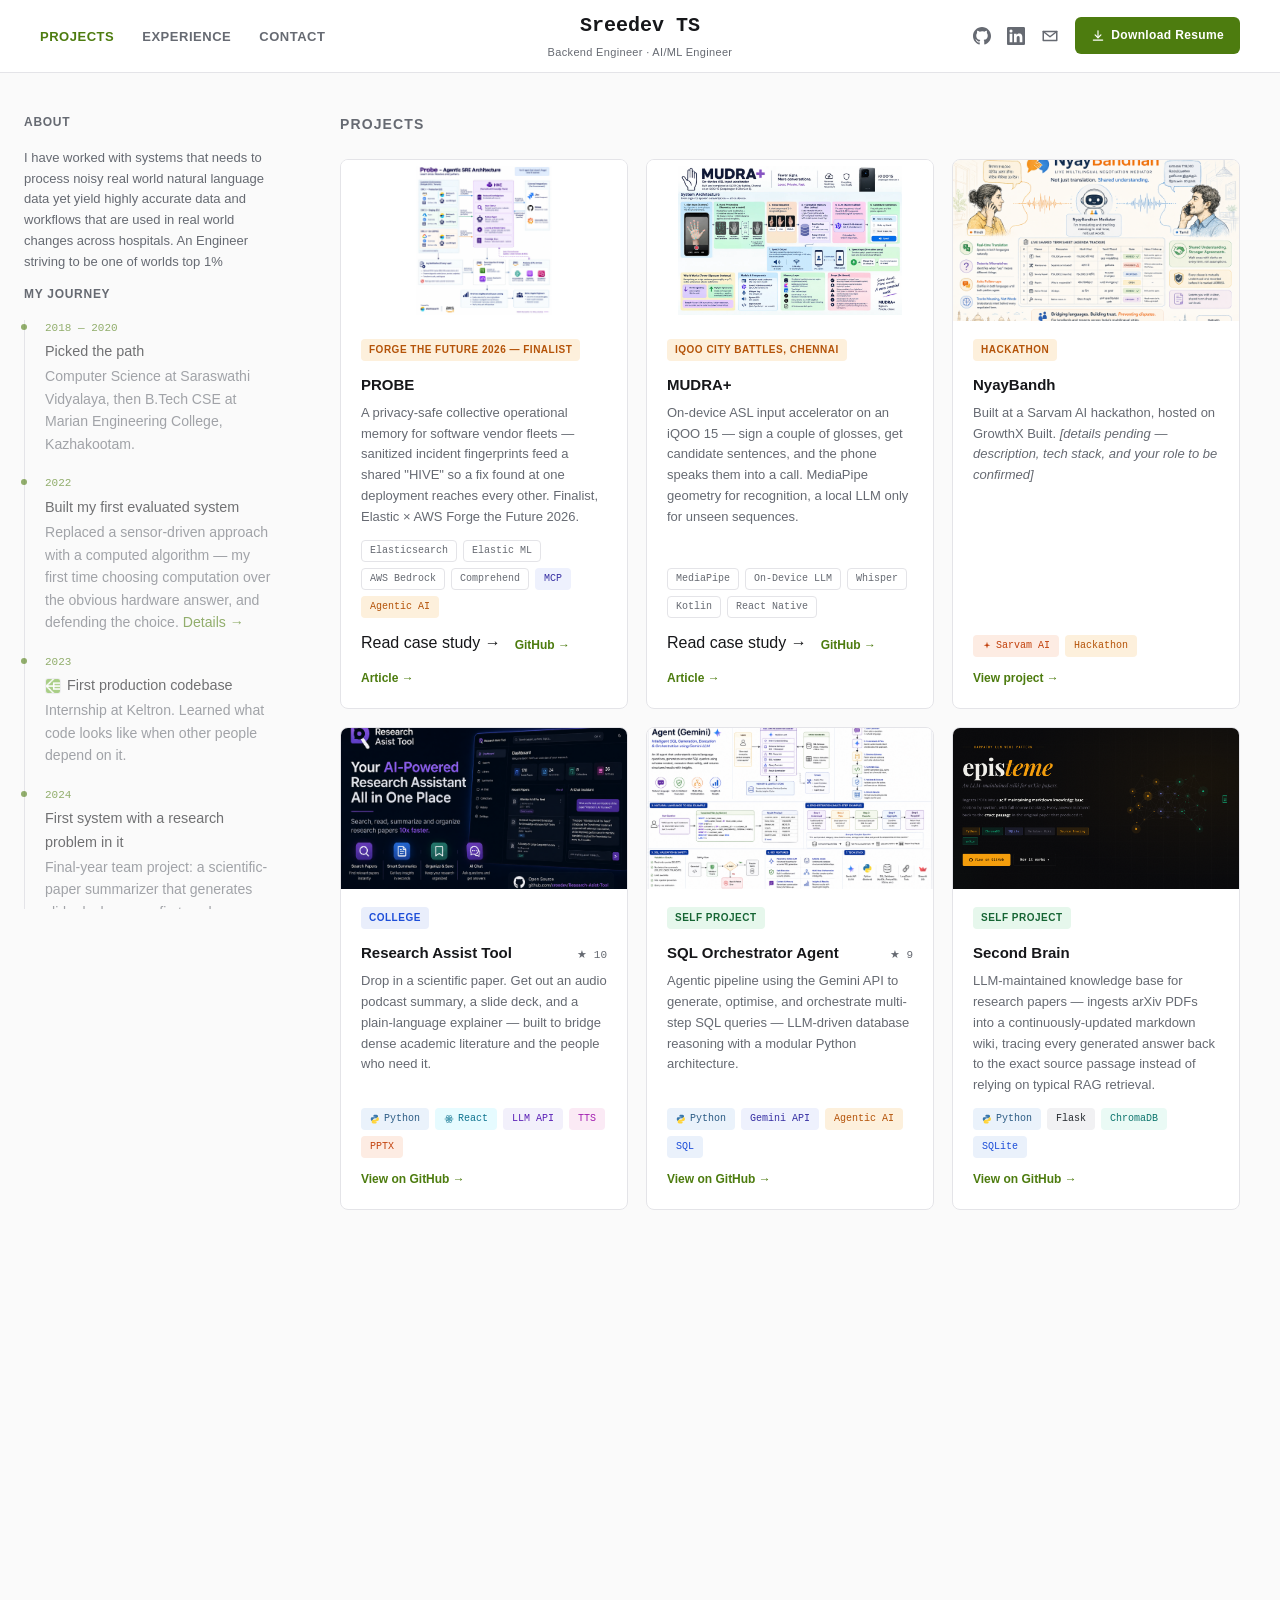
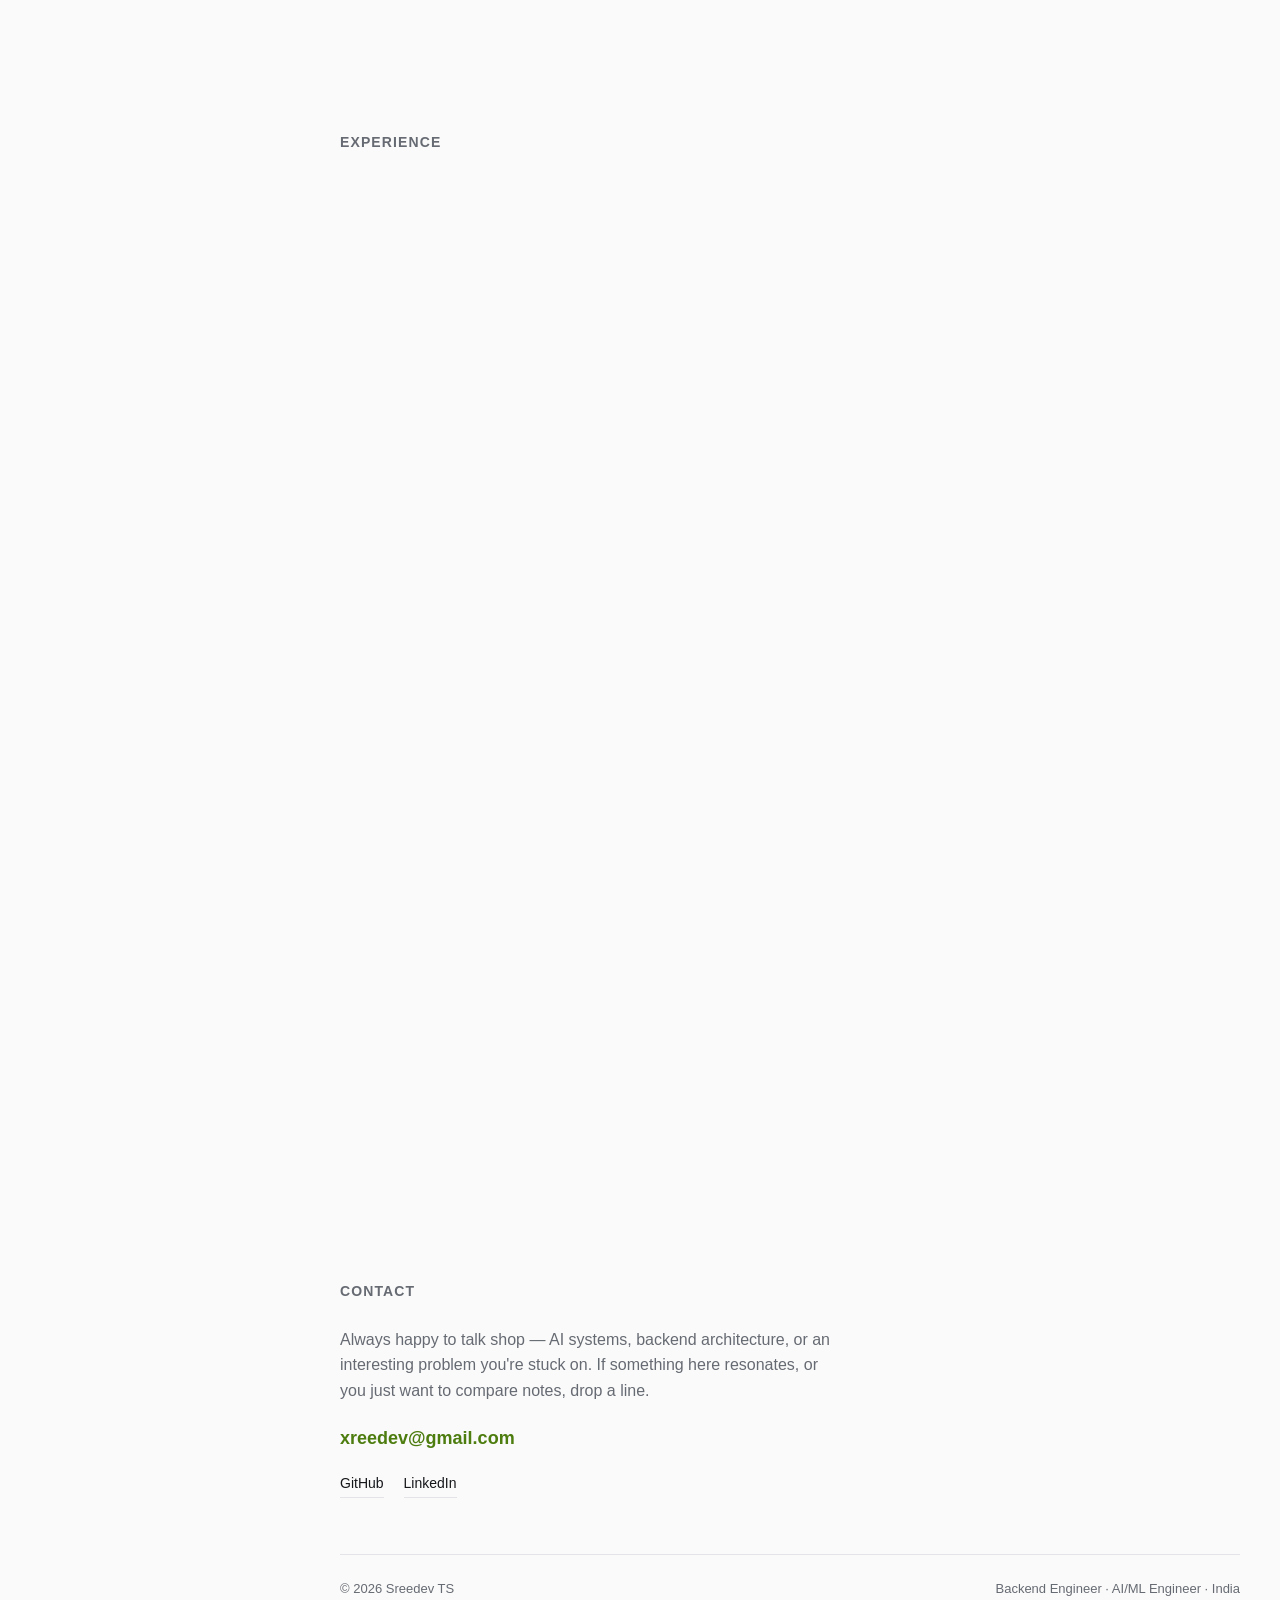
==== commit b1c82272: "Add architecture diagram to MUDRA+ project tile Replaces the placeholder icon with the MUDRA+ on-dev" ====
--- a/index.html
+++ b/index.html
@@ -363,9 +363,7 @@
         </div>
 
         <div class="proj reveal" id="proj-mudra" data-case="mudra">
-          <div class="proj-img-ph">
-            <svg viewBox="0 0 24 24" fill="none" stroke="currentColor" stroke-width="1.6" stroke-linecap="round" stroke-linejoin="round"><path d="M8 12V5.5a1.5 1.5 0 0 1 3 0V11"/><path d="M11 10.5V4a1.5 1.5 0 0 1 3 0v7"/><path d="M14 10.5V5.5a1.5 1.5 0 0 1 3 0V13"/><path d="M17 8.5a1.5 1.5 0 0 1 3 0V15a6 6 0 0 1-6 6h-2a7 7 0 0 1-6-4l-2.2-3.6a1.4 1.4 0 0 1 2.3-1.6L8 13"/></svg>
-          </div>
+          <img class="proj-img proj-img-diagram" src="images/mudra_architecture.webp" alt="MUDRA+ on-device system architecture diagram" loading="lazy">
           <div class="proj-body">
             <span class="proj-cat cat-hackathon">iQOO City Battles, Chennai</span>
             <div class="proj-head">
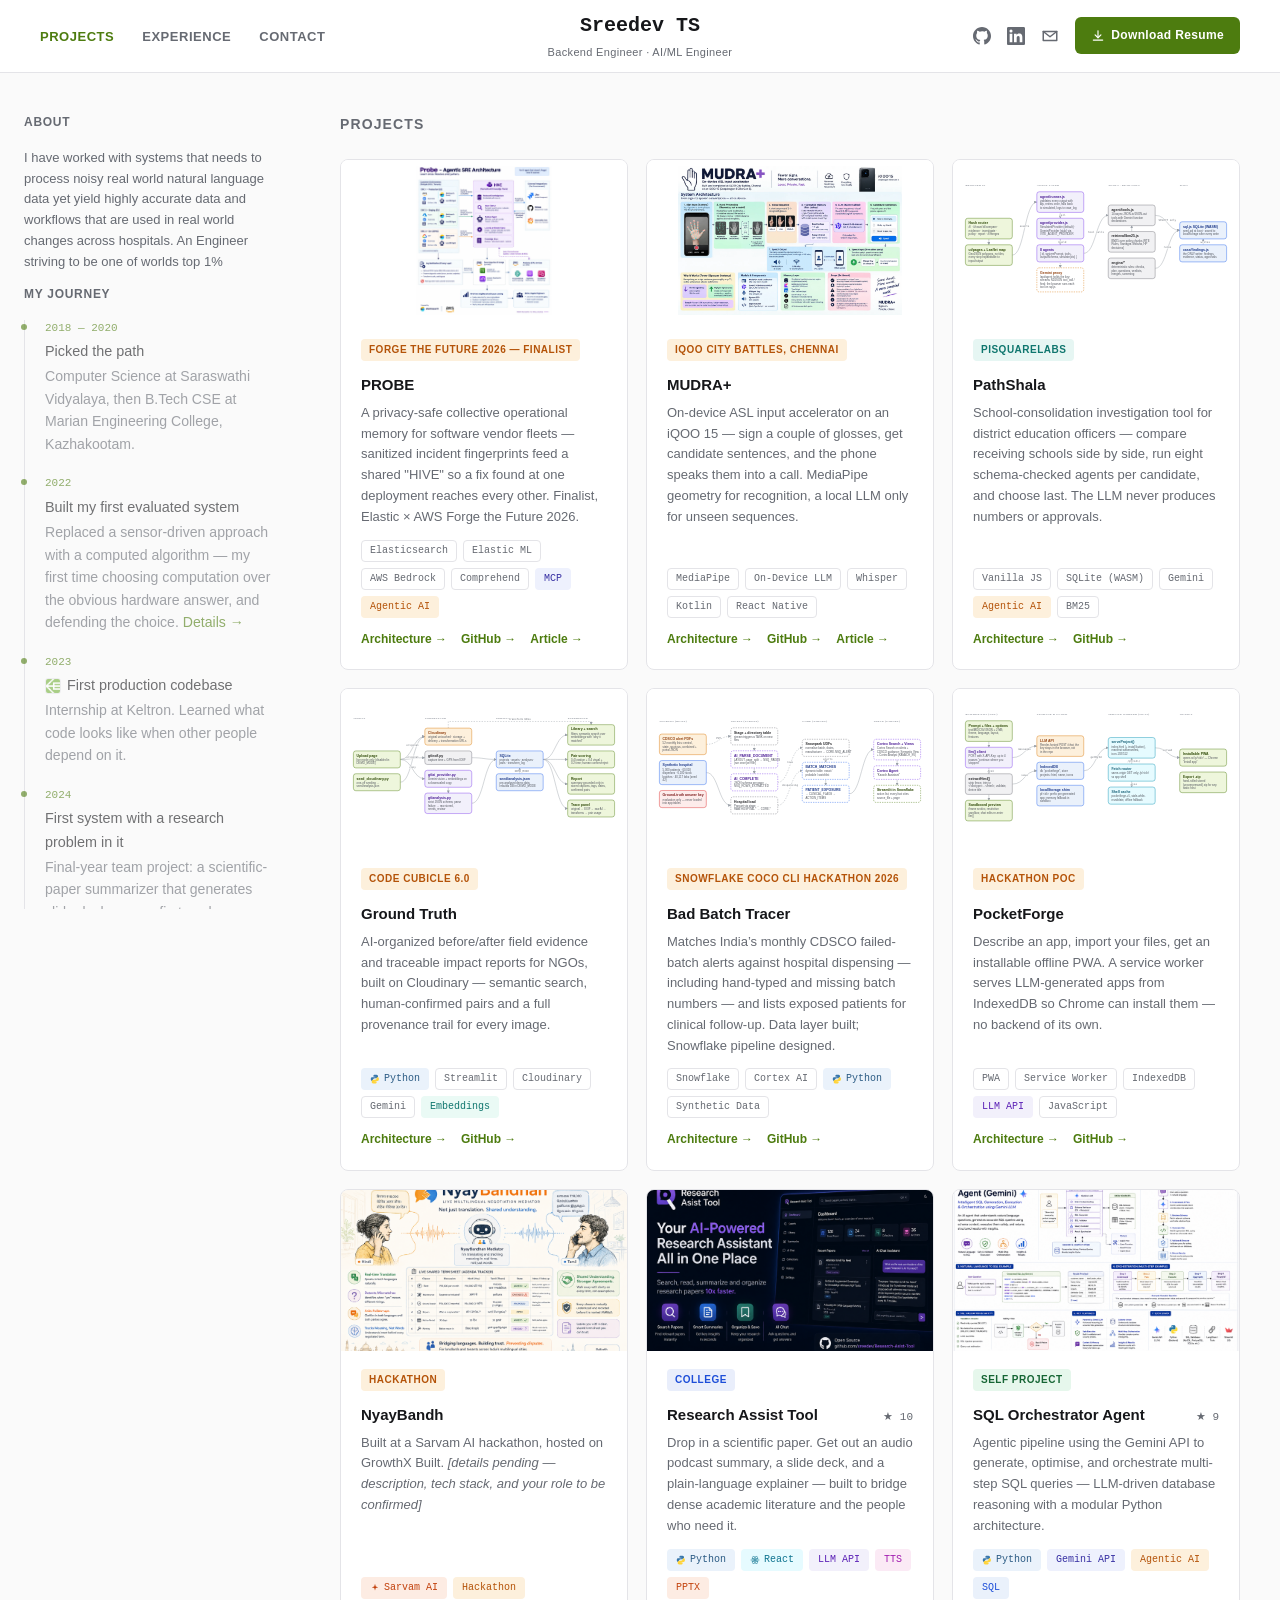
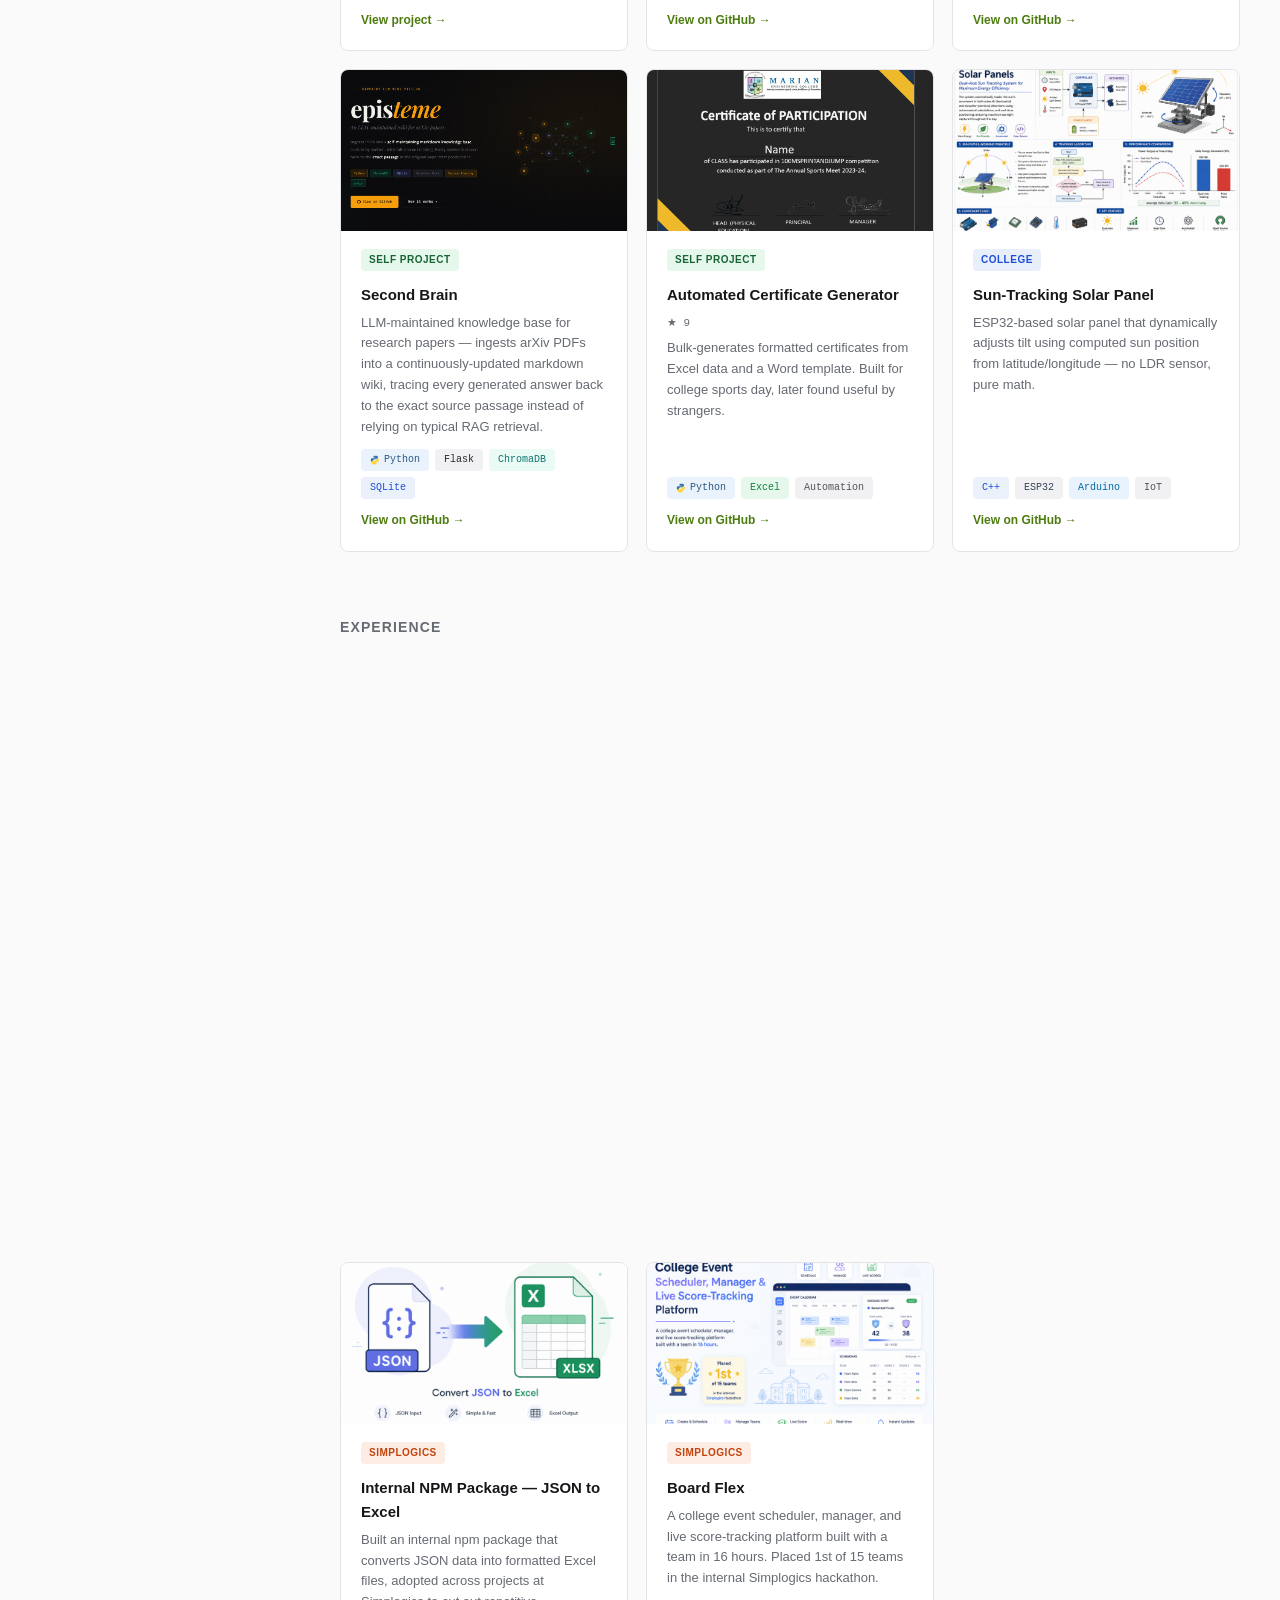
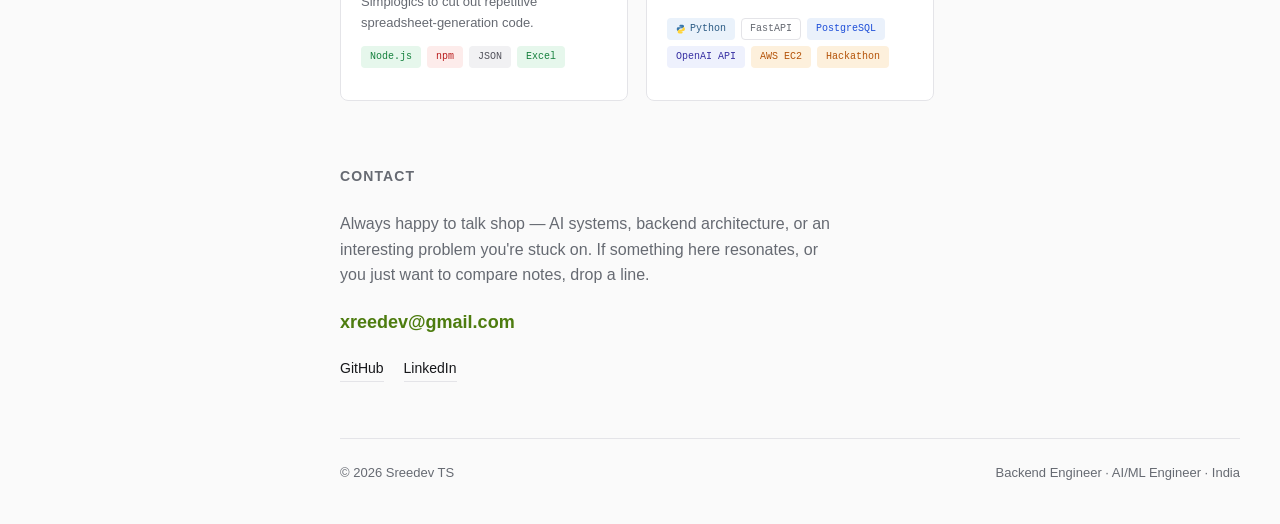
==== commit ad760812: "Add PiSquareLabs projects with standalone architecture pages Six project pages (PROBE, MUDRA+, PathS" ====
--- a/index.html
+++ b/index.html
@@ -91,6 +91,7 @@
 .proj-cat.cat-self{color:#166534;background:#e6f7ec}
 .proj-cat.cat-college{color:#1d4ed8;background:#e9eefb}
 .proj-cat.cat-hackathon{color:#b45309;background:#fdf0dc}
+.proj-cat.cat-pisquare{color:#0f766e;background:#e6f6f3}
 .proj-cat.cat-simplogics{color:#c2410c;background:#fdece3}
 .proj-head{display:flex;justify-content:space-between;align-items:baseline;gap:8px;flex-wrap:wrap;margin-bottom:6px}
 .proj-title{font-size:15px;font-weight:600}
@@ -105,34 +106,13 @@
 .proj-links-row .proj-link{margin-top:0}
 .proj-img-ph{width:100%;aspect-ratio:16/9;display:flex;align-items:center;justify-content:center;background:linear-gradient(135deg,var(--accent-soft),#fff)}
 .proj-img-ph svg{width:40px;height:40px;color:var(--accent);opacity:.75}
-.proj[data-case]{cursor:pointer;transition:border-color .15s,transform .15s}
-.proj[data-case]:hover{border-color:var(--accent);transform:translateY(-2px)}
+.proj[data-page]{cursor:pointer;transition:border-color .15s,transform .15s}
+.proj[data-page]:hover{border-color:var(--accent);transform:translateY(-2px)}
 .proj-case-hint{font-size:11px;color:var(--muted);margin-top:6px}
 
 /* REVEAL ANIMATIONS */
 .reveal{opacity:0;transform:translateY(18px);transition:opacity .55s ease,transform .55s ease}
 .reveal.in-view{opacity:1;transform:translateY(0)}
-
-/* CASE STUDY MODAL */
-.modal-overlay{position:fixed;inset:0;background:rgba(15,16,18,.6);display:none;align-items:flex-start;justify-content:center;padding:60px 20px;z-index:100;overflow-y:auto}
-.modal-overlay.open{display:flex}
-.modal-box{background:var(--surface);border-radius:12px;max-width:720px;width:100%;padding:36px 32px 40px;position:relative;box-shadow:0 20px 60px rgba(0,0,0,.25);animation:modalIn .22s ease}
-@keyframes modalIn{from{opacity:0;transform:translateY(14px) scale(.97)}to{opacity:1;transform:translateY(0) scale(1)}}
-.modal-close{position:absolute;top:18px;right:18px;background:none;border:none;cursor:pointer;color:var(--muted);padding:6px;border-radius:6px;transition:color .15s,background .15s}
-.modal-close:hover{color:var(--text);background:var(--accent-soft)}
-.modal-close svg{width:20px;height:20px;display:block}
-.modal-title{font-size:21px;font-weight:700;margin:10px 0 4px}
-.modal-sub{font-size:13px;color:var(--muted);margin-bottom:18px}
-.modal-body p{color:var(--muted);font-size:13.5px;line-height:1.75;margin-bottom:14px}
-.modal-body strong{color:var(--text)}
-.modal-tags{display:flex;flex-wrap:wrap;gap:6px;margin-top:18px}
-.modal-links{display:flex;flex-wrap:wrap;gap:18px;margin-top:18px;padding-top:16px;border-top:1px solid var(--border)}
-.modal-links a{font-size:13px;text-decoration:none;color:var(--accent);font-weight:600}
-.modal-links a:hover{text-decoration:underline}
-@media(max-width:640px){
-  .modal-box{padding:28px 20px 32px}
-  .modal-overlay{padding:24px 12px}
-}
 
 /* CONTACT */
 #contact p{color:var(--muted);max-width:56ch;margin-bottom:20px}
@@ -343,7 +323,7 @@
       <h2>Projects</h2>
 
       <div class="proj-grid">
-        <div class="proj reveal" id="proj-probe" data-case="probe">
+        <div class="proj reveal" id="proj-probe" data-page="projects/probe.html">
           <img class="proj-img proj-img-diagram" src="images/probe_architecture.webp" alt="PROBE agentic SRE architecture diagram" loading="lazy">
           <div class="proj-body">
             <span class="proj-cat cat-hackathon">Forge the Future 2026 — Finalist</span>
@@ -355,14 +335,14 @@
               <span class="proj-tag">Elasticsearch</span><span class="proj-tag">Elastic ML</span><span class="proj-tag">AWS Bedrock</span><span class="proj-tag">Comprehend</span><span class="proj-tag">MCP</span><span class="proj-tag">Agentic AI</span>
             </div>
             <div class="proj-links-row">
-              <span class="proj-link">Read case study →</span>
-              <a href="https://github.com/PiSquareLabs/probe" target="_blank" class="proj-link" onclick="event.stopPropagation()">GitHub →</a>
+              <a href="projects/probe.html" class="proj-link" onclick="event.stopPropagation()">Architecture →</a>
+              <a href="https://github.com/PiSquareLabs/Probe" target="_blank" class="proj-link" onclick="event.stopPropagation()">GitHub →</a>
               <a href="https://yourstory.com/2026/09/indias-top-ai-teams-set-battle-elastic-awss-forge-future-hackathon-finale" target="_blank" class="proj-link" onclick="event.stopPropagation()">Article →</a>
             </div>
           </div>
         </div>
 
-        <div class="proj reveal" id="proj-mudra" data-case="mudra">
+        <div class="proj reveal" id="proj-mudra" data-page="projects/mudra.html">
           <img class="proj-img proj-img-diagram" src="images/mudra_architecture.webp" alt="MUDRA+ on-device system architecture diagram" loading="lazy">
           <div class="proj-body">
             <span class="proj-cat cat-hackathon">iQOO City Battles, Chennai</span>
@@ -374,9 +354,81 @@
               <span class="proj-tag">MediaPipe</span><span class="proj-tag">On-Device LLM</span><span class="proj-tag">Whisper</span><span class="proj-tag">Kotlin</span><span class="proj-tag">React Native</span>
             </div>
             <div class="proj-links-row">
-              <span class="proj-link">Read case study →</span>
-              <a href="https://github.com/PiSquareLabs/mudra" target="_blank" class="proj-link" onclick="event.stopPropagation()">GitHub →</a>
+              <a href="projects/mudra.html" class="proj-link" onclick="event.stopPropagation()">Architecture →</a>
+              <a href="https://github.com/PiSquareLabs/Mudra" target="_blank" class="proj-link" onclick="event.stopPropagation()">GitHub →</a>
               <a href="https://iqoo.reskilll.com/" target="_blank" class="proj-link" onclick="event.stopPropagation()">Article →</a>
+            </div>
+          </div>
+        </div>
+
+        <div class="proj reveal" id="proj-pathshala" data-page="projects/pathshala.html">
+          <img class="proj-img proj-img-diagram" src="images/projects/pathshala-card.svg" alt="PathShala architecture diagram" loading="lazy">
+          <div class="proj-body">
+            <span class="proj-cat cat-pisquare">PiSquareLabs</span>
+            <div class="proj-head">
+              <span class="proj-title">PathShala</span>
+            </div>
+            <p>School-consolidation investigation tool for district education officers — compare receiving schools side by side, run eight schema-checked agents per candidate, and choose last. The LLM never produces numbers or approvals.</p>
+            <div class="proj-tags">
+              <span class="proj-tag">Vanilla JS</span><span class="proj-tag">SQLite (WASM)</span><span class="proj-tag">Gemini</span><span class="proj-tag">Agentic AI</span><span class="proj-tag">BM25</span>
+            </div>
+            <div class="proj-links-row">
+              <a href="projects/pathshala.html" class="proj-link" onclick="event.stopPropagation()">Architecture →</a>
+              <a href="https://github.com/PiSquareLabs/PathShala" target="_blank" class="proj-link" onclick="event.stopPropagation()">GitHub →</a>
+            </div>
+          </div>
+        </div>
+
+        <div class="proj reveal" id="proj-groundtruth" data-page="projects/groundtruth.html">
+          <img class="proj-img proj-img-diagram" src="images/projects/groundtruth-card.svg" alt="Ground Truth architecture diagram" loading="lazy">
+          <div class="proj-body">
+            <span class="proj-cat cat-hackathon">Code Cubicle 6.0</span>
+            <div class="proj-head">
+              <span class="proj-title">Ground Truth</span>
+            </div>
+            <p>AI-organized before/after field evidence and traceable impact reports for NGOs, built on Cloudinary — semantic search, human-confirmed pairs and a full provenance trail for every image.</p>
+            <div class="proj-tags">
+              <span class="proj-tag">Python</span><span class="proj-tag">Streamlit</span><span class="proj-tag">Cloudinary</span><span class="proj-tag">Gemini</span><span class="proj-tag">Embeddings</span>
+            </div>
+            <div class="proj-links-row">
+              <a href="projects/groundtruth.html" class="proj-link" onclick="event.stopPropagation()">Architecture →</a>
+              <a href="https://github.com/PiSquareLabs/GroundTruth" target="_blank" class="proj-link" onclick="event.stopPropagation()">GitHub →</a>
+            </div>
+          </div>
+        </div>
+
+        <div class="proj reveal" id="proj-batchtrace" data-page="projects/batchtrace.html">
+          <img class="proj-img proj-img-diagram" src="images/projects/batchtrace-card.svg" alt="Bad Batch Tracer architecture diagram" loading="lazy">
+          <div class="proj-body">
+            <span class="proj-cat cat-hackathon">Snowflake CoCo CLI Hackathon 2026</span>
+            <div class="proj-head">
+              <span class="proj-title">Bad Batch Tracer</span>
+            </div>
+            <p>Matches India’s monthly CDSCO failed-batch alerts against hospital dispensing — including hand-typed and missing batch numbers — and lists exposed patients for clinical follow-up. Data layer built; Snowflake pipeline designed.</p>
+            <div class="proj-tags">
+              <span class="proj-tag">Snowflake</span><span class="proj-tag">Cortex AI</span><span class="proj-tag">Python</span><span class="proj-tag">Synthetic Data</span>
+            </div>
+            <div class="proj-links-row">
+              <a href="projects/batchtrace.html" class="proj-link" onclick="event.stopPropagation()">Architecture →</a>
+              <a href="https://github.com/PiSquareLabs/BatchTrace" target="_blank" class="proj-link" onclick="event.stopPropagation()">GitHub →</a>
+            </div>
+          </div>
+        </div>
+
+        <div class="proj reveal" id="proj-pocketforge" data-page="projects/pocketforge.html">
+          <img class="proj-img proj-img-diagram" src="images/projects/pocketforge-card.svg" alt="PocketForge architecture diagram" loading="lazy">
+          <div class="proj-body">
+            <span class="proj-cat cat-hackathon">Hackathon PoC</span>
+            <div class="proj-head">
+              <span class="proj-title">PocketForge</span>
+            </div>
+            <p>Describe an app, import your files, get an installable offline PWA. A service worker serves LLM-generated apps from IndexedDB so Chrome can install them — no backend of its own.</p>
+            <div class="proj-tags">
+              <span class="proj-tag">PWA</span><span class="proj-tag">Service Worker</span><span class="proj-tag">IndexedDB</span><span class="proj-tag">LLM API</span><span class="proj-tag">JavaScript</span>
+            </div>
+            <div class="proj-links-row">
+              <a href="projects/pocketforge.html" class="proj-link" onclick="event.stopPropagation()">Architecture →</a>
+              <a href="https://github.com/PiSquareLabs/PocketForge" target="_blank" class="proj-link" onclick="event.stopPropagation()">GitHub →</a>
             </div>
           </div>
         </div>
@@ -568,20 +620,6 @@
     </footer>
 
   </main>
-</div>
-
-<div class="modal-overlay" id="caseStudyOverlay" role="dialog" aria-modal="true" aria-labelledby="caseStudyTitle">
-  <div class="modal-box">
-    <button class="modal-close" id="caseStudyClose" aria-label="Close case study">
-      <svg viewBox="0 0 24 24" fill="none" stroke="currentColor" stroke-width="2" stroke-linecap="round"><path d="M6 6l12 12M18 6L6 18"/></svg>
-    </button>
-    <span class="proj-cat" id="caseStudyCat"></span>
-    <div class="modal-title" id="caseStudyTitle"></div>
-    <div class="modal-sub" id="caseStudySub"></div>
-    <div class="modal-body" id="caseStudyBody"></div>
-    <div class="modal-tags" id="caseStudyTags"></div>
-    <div class="modal-links" id="caseStudyLinks"></div>
-  </div>
 </div>
 
 <script>
@@ -689,110 +727,14 @@
   revealEls.forEach(el=>el.classList.add('in-view'));
 }
 
-// CASE STUDIES
-function mdToHtml(md){
-  return md.trim().split(/\n\s*\n/).map(block=>{
-    const escaped=block.trim()
-      .replace(/&/g,'&amp;').replace(/</g,'&lt;').replace(/>/g,'&gt;')
-      .replace(/\*\*(.+?)\*\*/g,'<strong>$1</strong>');
-    return '<p>'+escaped+'</p>';
-  }).join('');
-}
-
-const caseStudies={
-  probe:{
-    cat:'cat-hackathon',
-    catLabel:'Forge the Future 2026 — Finalist',
-    title:'PROBE',
-    sub:'Elastic × AWS Forge the Future 2026, Bengaluru finale',
-    tags:['Elasticsearch','Elastic ML','ELSER','Agent Builder','AWS Bedrock','Comprehend','IoT Core','Greengrass','AgentCore','MCP'],
-    links:[
-      {label:'GitHub — PiSquareLabs/probe →',href:'https://github.com/PiSquareLabs/probe'},
-      {label:'Article — YourStory →',href:'https://yourstory.com/2026/09/indias-top-ai-teams-set-battle-elastic-awss-forge-future-hackathon-finale'}
-    ],
-    body:`PROBE is a privacy-safe **collective operational memory** for software vendors — a shared "HIVE" that learns incident→fix patterns across a vendor's entire deployment fleet, so the 500th site never rediscovers a problem already solved at the first.
-
-**The problem.** A vendor ships one product (an HMS, ERP, GitLab-style platform) into hundreds of isolated customer environments. Each deployment breaks alone, logs are siloed and often can't be shared for privacy/security, so the same incident gets re-diagnosed at Site A, then B, then C. Support cost and MTTR grow with the fleet, and hard-won fixes never travel. The buyers are vendors of on-prem/regulated software with large fleets — healthcare (Bahmni, Aarogya), financial, government — and their L2/L3 support and SRE engineers.
-
-**How it works.** Each deployment emits sanitized incident **fingerprints — never raw logs**. Elastic ML categorization strips the variable tokens into a symptom skeleton, Amazon Comprehend redacts residual PII (Aadhaar/health IDs), and only that derived, client-agnostic fingerprint crosses into the HIVE — a shared Elasticsearch index. Because it's the *same software* everywhere, the fields that enable cross-deployment matching (service names, error classes, versions, fault taxonomy) are exactly the ones with no PII, so the **sanitization boundary and the matching boundary are the same line** — you strip the private stuff at almost no cost to matching.
-
-**The loop.** Anomaly detected → Jira ticket created (carrying the fingerprint) → the agent searches the HIVE and posts ranked remediations + runbooks + confidence + why it matched as a Jira comment → the engineer can ping back with new info or correct it → on validation the ticket moves to COMPLETE → the agent creates or updates a runbook and links it to the anomaly, incident, remediation, ticket, and author. **Jira is the UI and the state machine** — no custom workflow engine. Every validated fix makes the next search better.
-
-**Blast radius.** Jira tickets and GitHub PRs/commits sync in via native Elastic connectors; each product version carries a date window, so the changes in that window are the prime suspects when a deployment on that version errors — linking an error back to the PR that likely caused it.
-
-**Two modes, one contract.** The HIVE is a store plus a set of MCP tools (match_incident, get_resolution, blast_radius, fleet_signal, check_version_risk, submit_outcome, upsert_runbook). Mode 1: the vendor brings their own Agent Builder + LLM and imports the HIVE as an MCP tool (best reasoning + privacy). Mode 2: we run a managed agent exposing one diagnose() call (turnkey, more generic). Same tools, two SKUs.
-
-**Stack.** Elastic is the brain — ML anomaly detection, CATEGORIZE, ES|QL, ELSER + hybrid RRF retrieval, Agent Builder + Workflows + MCP server, Kibana. AWS is edge/privacy/reasoning — Bedrock (Claude) as the model, Comprehend for redaction, IoT Core + Greengrass for fleet transport, AgentCore as the production scale-out. Suggestion-only, human-in-the-loop, ~$0.10 per incident and falling as the hive learns.
-
-Built for Forge the Future 2026 (Elastic × AWS).`
-  },
-  mudra:{
-    cat:'cat-hackathon',
-    catLabel:'iQOO City Battles, Chennai',
-    title:'MUDRA+',
-    sub:'Prototype built and completed on-device, on an iQOO 15 (Snapdragon 8 Elite Gen 5)',
-    tags:['MediaPipe Hand Landmarker','Qwen2.5-3B (GGUF)','llama.rn','Whisper tiny / whisper.rn','Kotlin / Room-SQLite','TypeScript'],
-    links:[
-      {label:'GitHub — PiSquareLabs/mudra →',href:'https://github.com/PiSquareLabs/mudra'},
-      {label:'Article — iQOO Reskilll →',href:'https://iqoo.reskilll.com/'}
-    ],
-    body:`MUDRA+ — a prototype on-device ASL input accelerator, built and completed at iQOO City Battles, Chennai, on an iQOO 15 (Snapdragon 8 Elite Gen 5).
-
-**What it does.** You sign two or three glosses into the phone camera. The app turns that short sequence into candidate English sentences, you pick one, and the phone speaks it — into a call over speakerphone, or through a LAN relay to a second phone. The other party's speech is transcribed back onto the screen. Everything runs locally: no server, no API key, no account.
-
-**The core idea — fewer signs per sentence.** Recognising an n-sign sentence goes roughly as pⁿ, so the architecture attacks both terms. It shortens the signed key (autocomplete fills the rest) and keeps per-sign accuracy high with a small, well-separated vocabulary plus a rejection threshold that answers UNKNOWN instead of guessing.
-
-**No trained classifier in the live path.** Detection is MediaPipe hand landmarks → normalise around the wrist → 72-feature vector → RMS distance against stored templates. Geometry, not inference — which is what lets a user record a new sign in about a second and use it on the next frame. A classifier's output layer is fixed to its training vocabulary and can't do that.
-
-**The LLM is small and rarely called.** Glosses aren't English, so a local Qwen2.5-3B (Q4_K_M, via llama.rn) composes candidate sentences — but only for sequences the app hasn't seen. An exact repeat returns from the translation memory in about a microsecond; a sequence whose candidates you've chosen from before returns from sentence memory. Fewer LLM invocations is also what keeps the phone cool under sustained camera load.
-
-**Models.** MediaPipe Hand Landmarker (the only vision model), Qwen2.5-3B-Instruct GGUF, Whisper tiny via whisper.rn for transcription, system TTS for output. The sign matcher itself is plain TypeScript — not a model.
-
-**Memory layer.** A standalone translation-memory engine implemented twice — Kotlin (Room/SQLite, ADPF CPU hints) and TypeScript (zero runtime deps). Exact lookup ~1 µs, flat from 1k to 50k entries; fuzzy retrieval via an IDF-weighted inverted index with order-aware rescoring. 46 tests across both ports.
-
-**Scope, honestly.** It's autocomplete for a signer's own recurring phrases, not a translation system — the person chooses a sentence before anything is spoken. Interpretation is a human skill and this doesn't attempt it. The demo vocabulary is five single-hand static poses plus whatever the user records; two-handed and motion signs aren't implemented. Every figure quoted is an engineering benchmark — the ergonomics are the next thing to evaluate, with signers.`
-  }
-};
-
-const csOverlay=document.getElementById('caseStudyOverlay');
-const csClose=document.getElementById('caseStudyClose');
-const csCat=document.getElementById('caseStudyCat');
-const csTitle=document.getElementById('caseStudyTitle');
-const csSub=document.getElementById('caseStudySub');
-const csBody=document.getElementById('caseStudyBody');
-const csTags=document.getElementById('caseStudyTags');
-const csLinks=document.getElementById('caseStudyLinks');
-
-function openCaseStudy(key){
-  const cs=caseStudies[key];
-  if(!cs)return;
-  csCat.className='proj-cat '+cs.cat;
-  csCat.textContent=cs.catLabel;
-  csTitle.textContent=cs.title;
-  csSub.textContent=cs.sub;
-  csBody.innerHTML=mdToHtml(cs.body);
-  csTags.innerHTML=cs.tags.map(t=>'<span class="proj-tag">'+t+'</span>').join('');
-  csLinks.innerHTML=(cs.links||[]).map(l=>'<a href="'+l.href+'" target="_blank" rel="noopener">'+l.label+'</a>').join('');
-  csOverlay.classList.add('open');
-  document.body.style.overflow='hidden';
-  csClose.focus();
-}
-function closeCaseStudy(){
-  csOverlay.classList.remove('open');
-  document.body.style.overflow='';
-}
-
-document.querySelectorAll('.proj[data-case]').forEach(card=>{
-  card.addEventListener('click',()=>openCaseStudy(card.dataset.case));
-  card.addEventListener('keydown',e=>{
-    if(e.key==='Enter'||e.key===' '){e.preventDefault();openCaseStudy(card.dataset.case);}
-  });
+// PROJECT PAGES
+document.querySelectorAll('.proj[data-page]').forEach(card=>{
+  const go=()=>{location.href=card.dataset.page};
+  card.addEventListener('click',go);
+  card.addEventListener('keydown',e=>{if(e.key==='Enter'||e.key===' '){e.preventDefault();go();}});
   card.setAttribute('tabindex','0');
-  card.setAttribute('role','button');
+  card.setAttribute('role','link');
 });
-csClose.addEventListener('click',closeCaseStudy);
-csOverlay.addEventListener('click',e=>{if(e.target===csOverlay)closeCaseStudy();});
-document.addEventListener('keydown',e=>{if(e.key==='Escape'&&csOverlay.classList.contains('open'))closeCaseStudy();});
 </script>
 </body>
 </html>
